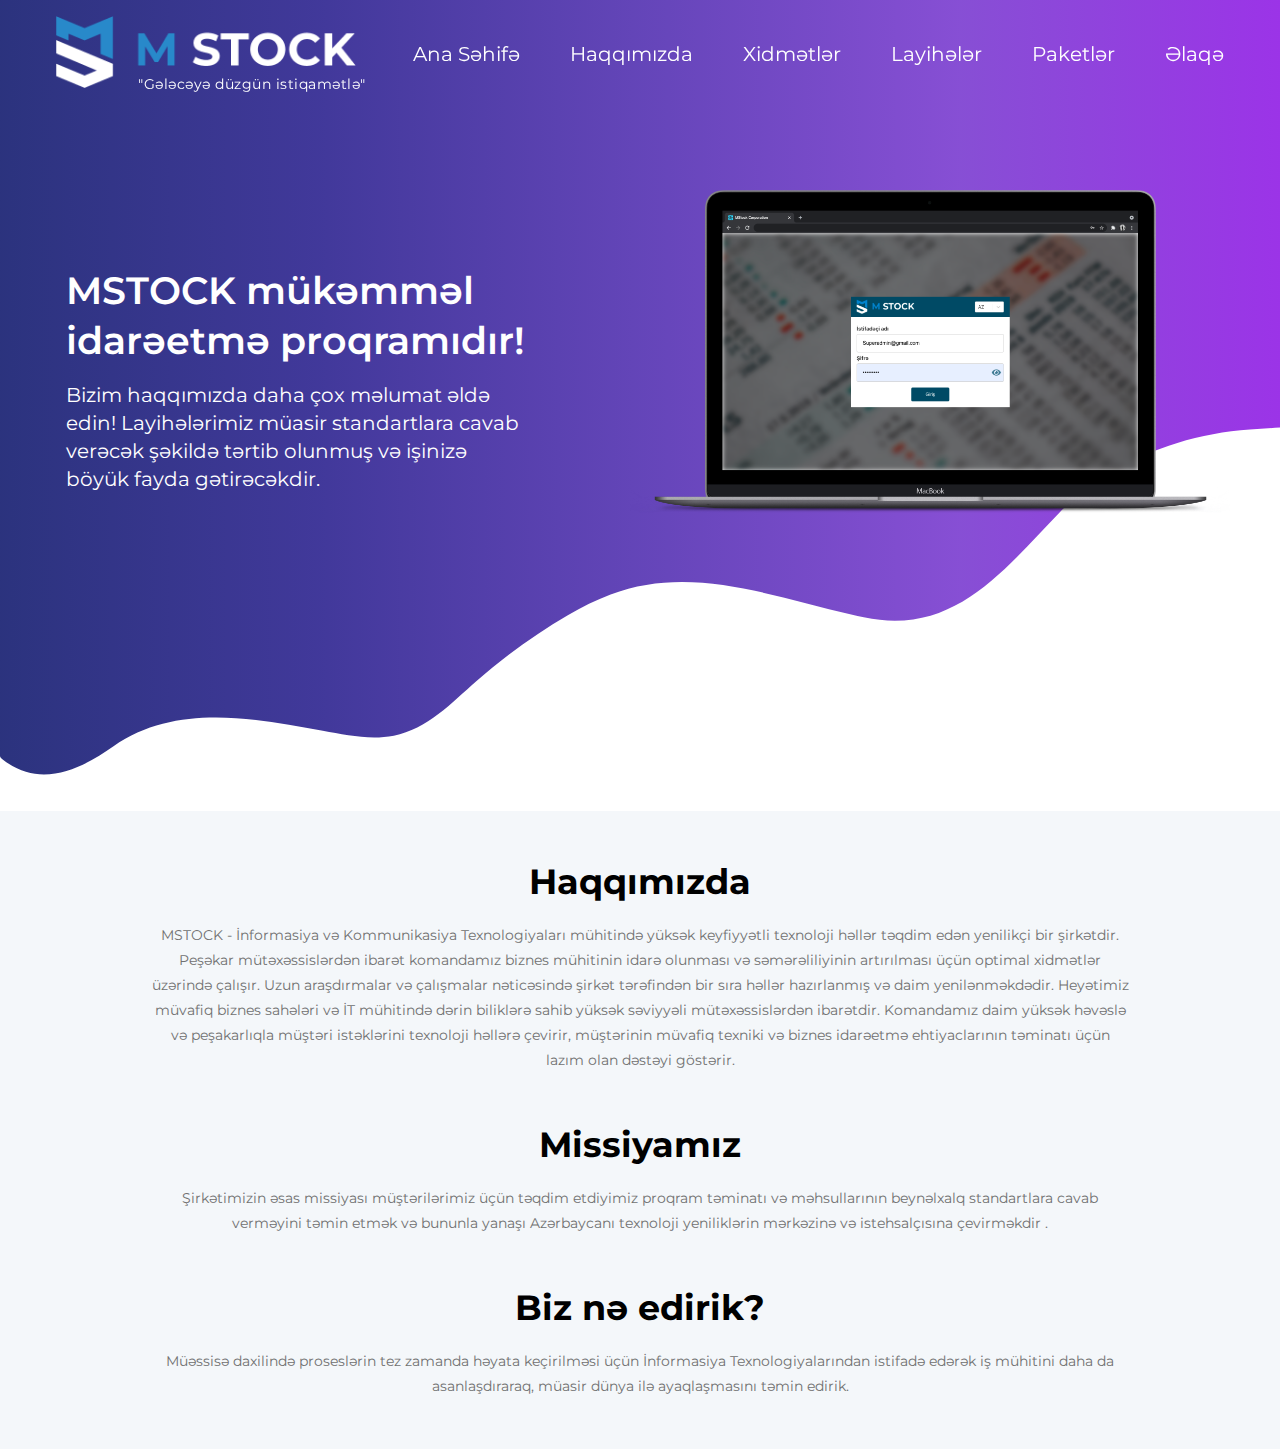
==== index.html @ 83320b90 "first commit" ====
<!DOCTYPE html>
<html lang="en">
  <head>
    <meta charset="UTF-8" />
    <meta name="viewport" content="width=device-width, initial-scale=1.0" />
    <title>Document</title>
    <link rel="stylesheet" href="./index.css" />
    <link
      rel="stylesheet"
      href="https://cdnjs.cloudflare.com/ajax/libs/font-awesome/6.5.1/css/all.min.css"
      integrity="sha512-DTOQO9RWCH3ppGqcWaEA1BIZOC6xxalwEsw9c2QQeAIftl+Vegovlnee1c9QX4TctnWMn13TZye+giMm8e2LwA=="
      crossorigin="anonymous"
      referrerpolicy="no-referrer"
    />
    <link rel="preconnect" href="https://fonts.googleapis.com" />
    <link rel="preconnect" href="https://fonts.gstatic.com" crossorigin />
    <link
      href="https://fonts.googleapis.com/css2?family=Lexend:wght@100;200;300;400;500;600;700;800;900&family=Montserrat:wght@200;300;400;500;600&family=Pacifico&display=swap"
      rel="stylesheet"
    />
  </head>
  <body>
    <!-- ----------------------navbar------------------ -->
    <div class="spacer"></div>
    <header>
      <nav>
        <div class="logoElement">
          <img src="./Images/logo-large2.png" alt="" />
          <p>"Gələcəyə düzgün istiqamətlə"</p>
        </div>
        <div class="hamburgerBarContainer">
          <input type="checkbox" id="menuToggle" />
          <label for="menuToggle" class="fa-solid fa-bars"></label>
          <div class="side-bar">
            <label for="menuToggle" class="close-icon">
              <img src="./Images/xIcon.png" alt="x icon" />
            </label>
            <div class="menuBar">
              <p>Ana Səhifə</p>
              <p>Haqqımızda</p>
              <p>Xidmətlər</p>
              <p>Layihələr</p>
              <p>Paketlər</p>
              <p>Əlaqə</p>
            </div>
          </div>
        </div>
        <div class="menuForDekstop">
          <p>Ana Səhifə</p>
          <p>Haqqımızda</p>
          <p>Xidmətlər</p>
          <p>Layihələr</p>
          <p>Paketlər</p>
          <p>Əlaqə</p>
        </div>
      </nav>
    </header>
    <!-- ----------------------main--------------------- -->
    <main>
      <!-- ----------------------computer-image--------------------- -->
      <div class="computer-img-element">
        <div class="text-and-computer-elements">
          <div class="entry-text-mstock">
            <p>MSTOCK mükəmməl idarəetmə proqramıdır!</p>
            <p>
              Bizim haqqımızda daha çox məlumat əldə edin! Layihələrimiz müasir
              standartlara cavab verəcək şəkildə tərtib olunmuş və işinizə böyük
              fayda gətirəcəkdir.
            </p>
          </div>
          <div class="computer-image">
            <img src="./Images/MStockLogin.png" alt="computer image" />
          </div>
        </div>
        <div class="wave-image">
          <img src="./Images/hero-bg-shape.svg" alt="wave image" />
        </div>
      </div>
      <!-- ----------------------about-us---------------------- -->
      <div class="about-us">
        <div class="about-us-text">
          <h2>Haqqımızda</h2>
          <p>
            MSTOCK - İnformasiya və Kommunikasiya Texnologiyaları mühitində
            yüksək keyfiyyətli texnoloji həllər təqdim edən yenilikçi bir
            şirkətdir. Peşəkar mütəxəssislərdən ibarət komandamız biznes
            mühitinin idarə olunması və səmərəliliyinin artırılması üçün optimal
            xidmətlər üzərində çalışır. Uzun araşdırmalar və çalışmalar
            nəticəsində şirkət tərəfindən bir sıra həllər hazırlanmış və daim
            yenilənməkdədir. Heyətimiz müvafiq biznes sahələri və İT mühitində
            dərin biliklərə sahib yüksək səviyyəli mütəxəssislərdən ibarətdir.
            Komandamız daim yüksək həvəslə və peşakarlıqla müştəri istəklərini
            texnoloji həllərə çevirir, müştərinin müvafiq texniki və biznes
            idarəetmə ehtiyaclarının təminatı üçün lazım olan dəstəyi göstərir.
          </p>
        </div>
        <div class="mission-text">
          <h2>Missiyamız</h2>
          <p>
            Şirkətimizin əsas missiyası müştərilərimiz üçün təqdim etdiyimiz
            proqram təminatı və məhsullarının beynəlxalq standartlara cavab
            verməyini təmin etmək və bununla yanaşı Azərbaycanı texnoloji
            yeniliklərin mərkəzinə və istehsalçısına çevirməkdir .
          </p>
        </div>
        <div class="what-we-do-it-text">
          <h2>Biz nə edirik?</h2>
          <p>
            Müəssisə daxilində proseslərin tez zamanda həyata keçirilməsi üçün
            İnformasiya Texnologiyalarından istifadə edərək iş mühitini daha da
            asanlaşdıraraq, müasir dünya ilə ayaqlaşmasını təmin edirik.
          </p>
        </div>
      </div>
    </main>
    <script src="./index.js"></script>
  </body>
</html>
---- index.css ----
* {
  padding: 0;
  margin: 0;
  box-sizing: border-box;
  font-family: "Montserrat", sans-serif;
}
/* ---------------------navbar----------------- */
header {
  width: 100%;
  background-color: #202877;
  display: flex;
  justify-content: center;
  align-items: center;
  position: fixed;
  z-index: 1000;
}
header nav {
  padding: 16px;
  position: relative;
  display: flex;
  justify-content: space-between;
  align-items: center;
  width: 570px;
}
.logoElement {
  z-index: 100;
}
.logoElement img {
  width: 150px;
  cursor: pointer;
}
.logoElement p {
  color: white;
  position: absolute;
  top: 43px;
  left: 57px;
  font-size: 14px;
  letter-spacing: 0.5px;
}
#menuToggle {
  display: none;
}
.side-bar {
  display: block;
  position: fixed;
  top: -100%;
  right: 0;
  transition: top 0.4s ease;
  overflow-y: auto;
  text-align: end;
  padding-top: 15px;
  width: 100%;
  background-color: #202877;
  z-index: 1;
}
#menuToggle:checked + .fa-bars + .side-bar {
  display: block;
  top: 0;
}
.fa-bars,
.close-icon {
  cursor: pointer;
  color: white;
}
#menuToggle:checked ~ .fa-bars {
  display: none;
}
.menuForDekstop {
  display: none;
}
.menuBar {
  display: flex;
  flex-direction: column;
  align-items: center;
  padding: 20px 0;
  font-size: 18px;
  color: white;
  gap: 15px;
}
/* ---------------------main----------------- */
.computer-img-element {
  width: 100%;
  display: flex;
  flex-direction: column;
  align-items: center;
  position: relative;
  background-image: linear-gradient(
    to right,
    rgba(32, 40, 119, 0.95),
    rgba(55, 46, 149, 0.95),
    rgba(83, 49, 177, 0.9),
    rgba(114, 48, 205, 0.85),
    rgba(150, 41, 230, 0.95)
  );
}
.entry-text-mstock {
  color: white;
  padding: 85px 16px 25px 16px;
  max-width: 570px;
}
.entry-text-mstock p:first-child {
  font-size: 30px;
  font-weight: 600;
  padding-bottom: 15px;
}
.entry-text-mstock p:last-child {
  line-height: 28px;
  font-size: 16px;
}
.computer-image {
  padding: 100px 0 180px 0;
  text-align: center;
  z-index: 90;
}
.computer-image img {
  width: 80%;
}
.wave-image {
  width: 100%;
  position: absolute;
  bottom: -5px;
}
/* -------------------about-us------------------ */
.about-us {
  background: #f4f7fa;
  width: 100%;
  padding: 50px 16px 0 16px;
  display: flex;
  flex-direction: column;
  align-items: center;
}
.about-us div {
  max-width: 570px;
}
.about-us div h2 {
  text-align: center;
  padding-bottom: 20px;
}
.about-us div p {
  color: #707070;
  text-align: center;
  padding-bottom: 50px;
  font-size: 14px;
  line-height: 25px;
}
@media screen and (min-width: 471px) {
  .logoElement img {
    width: 200px;
  }
  .logoElement p {
    top: 53px;
    left: 70px;
    font-size: 16px;
  }
}
@media screen and (min-width: 570px) {
  .computer-image img {
    width: 500px;
  }
  .entry-text-mstock p:first-child {
    font-size: 38px;
    line-height: 50px;
  }
  .entry-text-mstock p:last-child {
    font-size: 20px;
  }
  .about-us div h2 {
    font-size: 35px;
  }
}
@media screen and (min-width: 768px) {
  header nav {
    width: 768px;
  }
  .logoElement img {
    width: 300px;
  }
  .logoElement p {
    top: 75px;
    left: 98px;
    font-size: 14px;
  }
  .text-and-computer-elements {
    display: flex;
    justify-content: space-between;
    align-items: center;
    padding-top: 20px;
  }
  .computer-img-element {
    height: 620px;
  }
  .entry-text-mstock {
    width: 430px;
  }
  .computer-image img {
    margin-top: 50px;
    width: 300px;
  }
  .about-us div {
    max-width: 760px;
  }
}
@media screen and (min-width: 992px) {
  header {
    background-color: transparent;
    /* -----------------js-kodu-------------- */
    /* background-image: linear-gradient(
      to right,
      rgba(32, 40, 119, 0.95),
      rgba(55, 46, 149, 0.95),
      rgba(83, 49, 177, 0.9),
      rgba(114, 48, 205, 0.85),
      rgba(150, 41, 230, 0.95)
    ); */
  }
  header nav {
    width: 992px;
  }
  .hamburgerBarContainer {
    display: none;
  }
  .menuForDekstop {
    display: flex;
    font-size: 18px;
    color: white;
    gap: 25px;
  }
  .computer-img-element {
    height: 810px;
    padding: 0;
  }
  .text-and-computer-elements {
    width: 980px;
    padding: 0;
  }
  .entry-text-mstock {
    width: 400px;
  }
  .computer-image {
    margin-top: 40px;
  }
  .computer-image img {
    width: 400px;
  }
  .about-us div {
    max-width: 980px;
  }
}
@media screen and (min-width: 1200px) {
  header nav {
    width: 1200px;
  }
  .menuForDekstop {
    font-size: 20px;
    gap: 50px;
  }
  .text-and-computer-elements {
    width: 1180px;
  }
  .entry-text-mstock {
    width: 500px;
  }
  .computer-image img {
    width: 600px;
  }
}
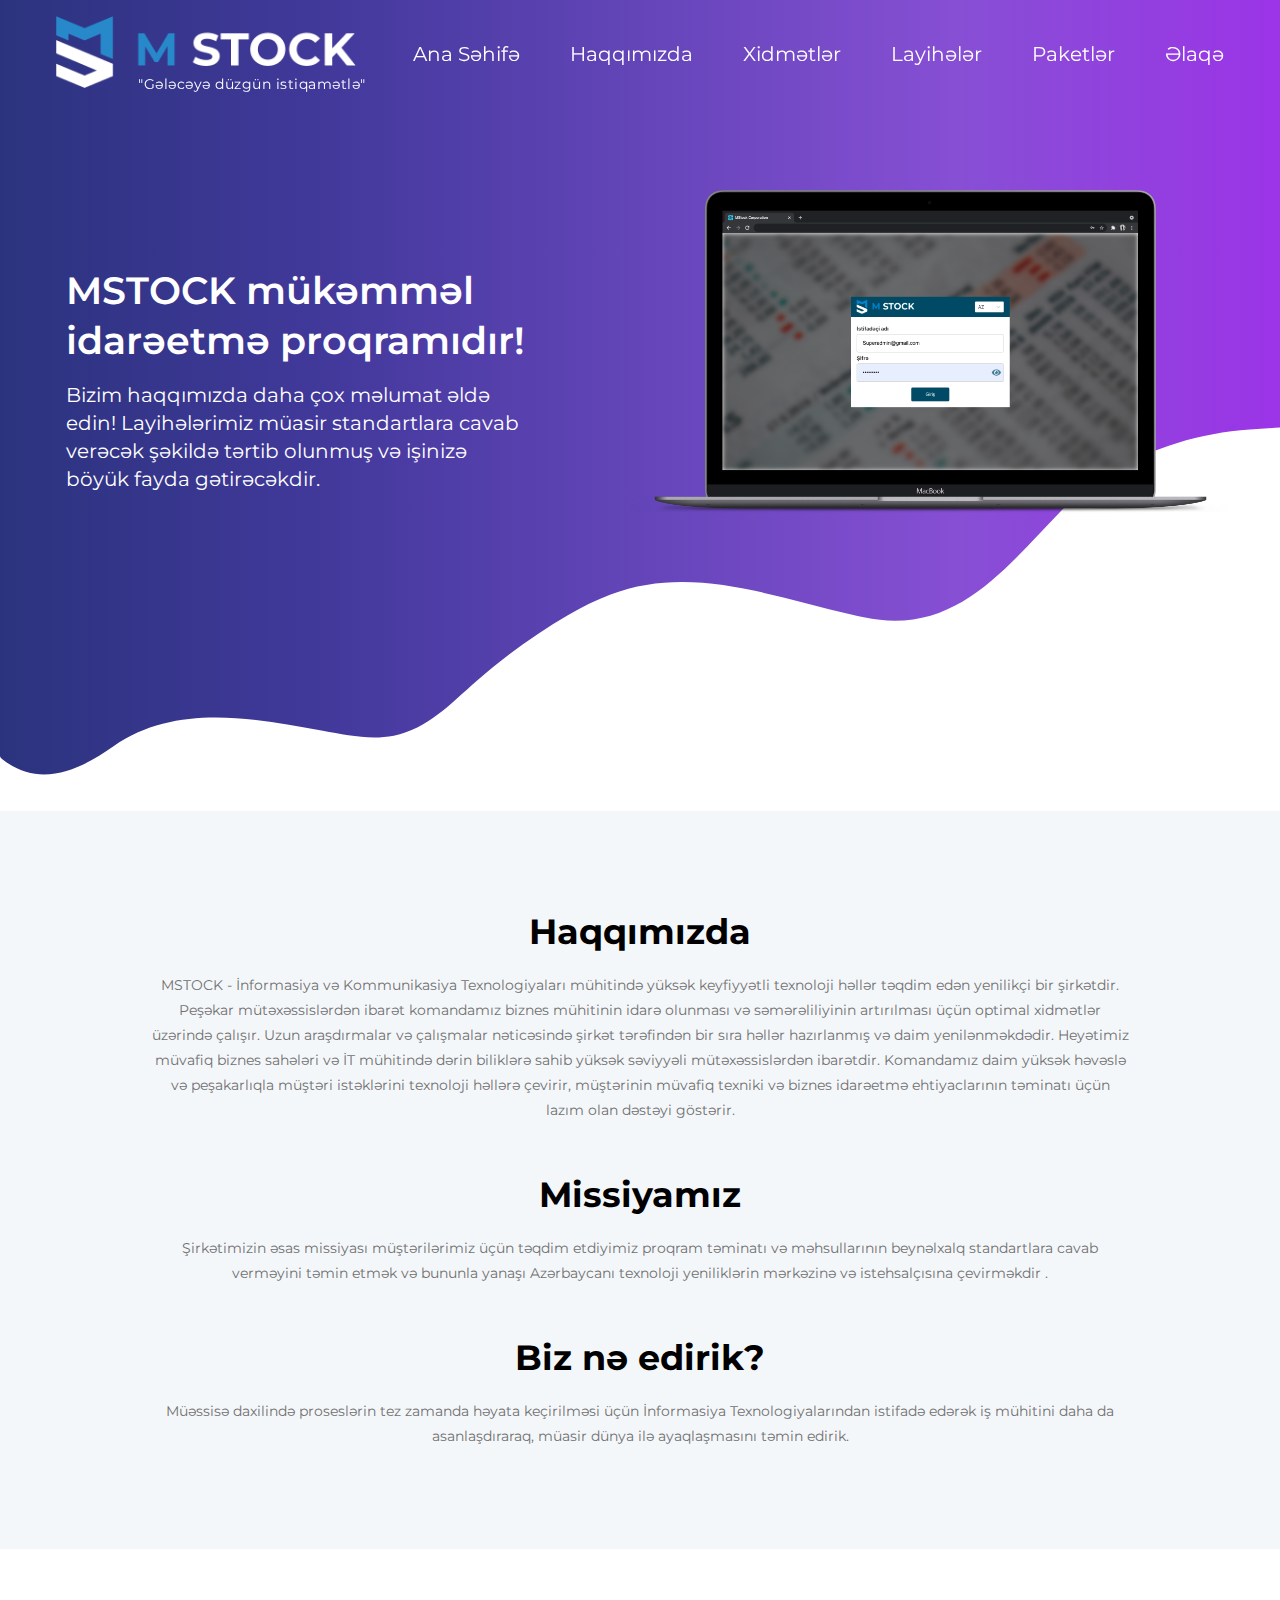
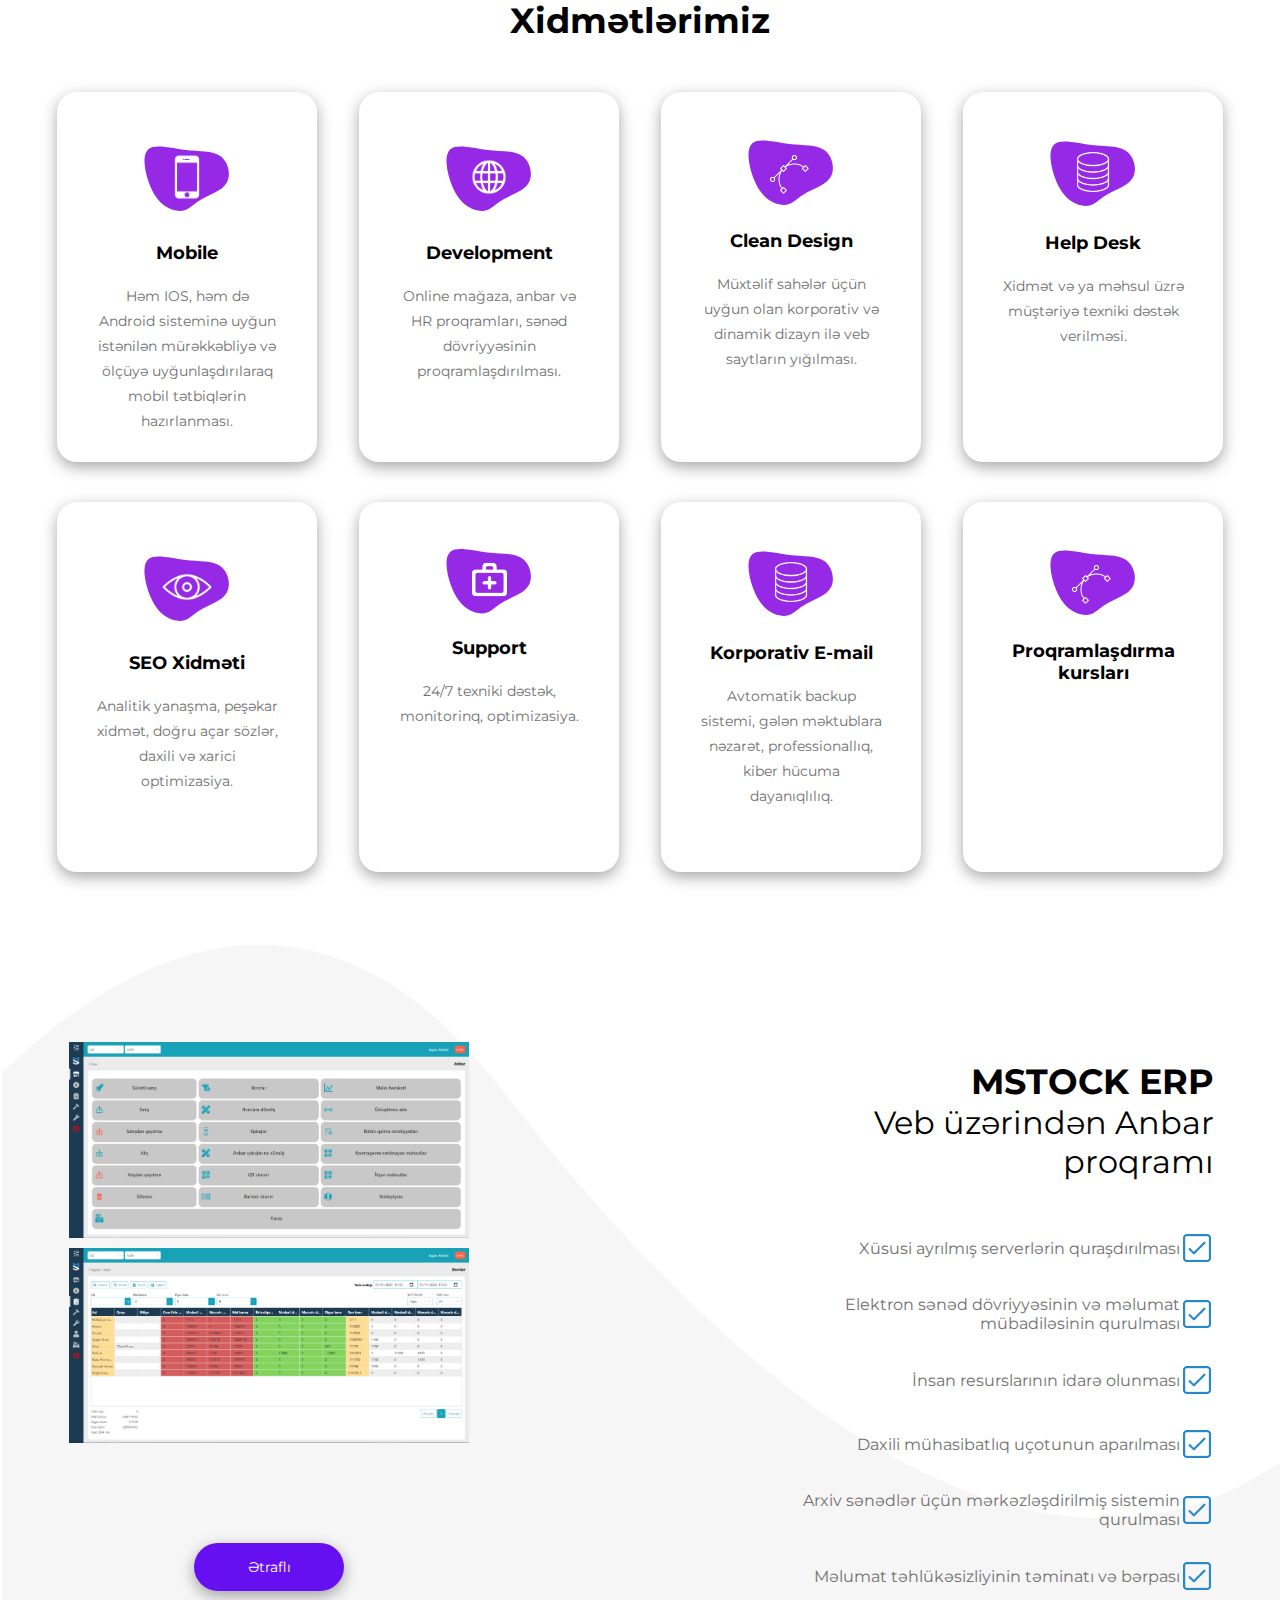
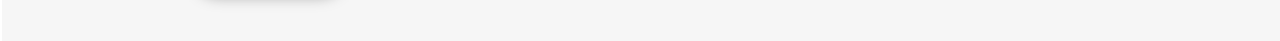
==== commit 5cf14962: "second commit" ====
--- a/index.html
+++ b/index.html
@@ -112,6 +112,171 @@
           </p>
         </div>
       </div>
+      <!-- ----------------------services---------------------- -->
+      <div class="services-container">
+        <h2>Xidmətlərimiz</h2>
+        <div class="services-cards">
+          <div class="card c1">
+            <div class="icons-and-image">
+              <img src="./Images/mobile-phone.png" alt="mobile phone" />
+            </div>
+            <h4>Mobile</h4>
+            <p>
+              Həm IOS, həm də Android sisteminə uyğun istənilən mürəkkəbliyə və
+              ölçüyə uyğunlaşdırılaraq mobil tətbiqlərin hazırlanması.
+            </p>
+          </div>
+          <div class="card c2">
+            <div class="icons-and-image">
+              <img src="./Images/globe.png" alt="globe" />
+            </div>
+            <h4>Development</h4>
+            <p>
+              Online mağaza, anbar və HR proqramları, sənəd dövriyyəsinin
+              proqramlaşdırılması.
+            </p>
+          </div>
+          <div class="card c3">
+            <div class="icons-and-image">
+              <img
+                class="bezier-image"
+                src="./Images/bezier.png"
+                alt="vector"
+              />
+            </div>
+            <h4>Clean Design</h4>
+            <p>
+              Müxtəlif sahələr üçün uyğun olan korporativ və dinamik dizayn ilə
+              veb saytların yığılması.
+            </p>
+          </div>
+          <div class="card c4">
+            <div class="icons-and-image">
+              <img
+                class="server-image"
+                src="./Images/server.png"
+                alt="server"
+              />
+            </div>
+            <h4>Help Desk</h4>
+            <p>Xidmət və ya məhsul üzrə müştəriyə texniki dəstək verilməsi.</p>
+          </div>
+          <div class="card c5">
+            <div class="icons-and-image">
+              <img src="./Images/vision.png" alt="vision" />
+            </div>
+            <h4>SEO Xidməti</h4>
+            <p>
+              Analitik yanaşma, peşəkar xidmət, doğru açar sözlər, daxili və
+              xarici optimizasiya.
+            </p>
+          </div>
+          <div class="card c6">
+            <div class="icons-and-image">
+              <img
+                class="support-image"
+                src="./Images/support.png"
+                alt="support"
+              />
+            </div>
+            <h4>Support</h4>
+            <p>24/7 texniki dəstək, monitorinq, optimizasiya.</p>
+          </div>
+          <div class="card c7">
+            <div class="icons-and-image">
+              <img
+                class="server-image"
+                src="./Images/server.png"
+                alt="server"
+              />
+            </div>
+            <h4>Korporativ E-mail</h4>
+            <p>
+              Avtomatik backup sistemi, gələn məktublara nəzarət,
+              professionallıq, kiber hücuma dayanıqlılıq.
+            </p>
+          </div>
+          <div class="card c8">
+            <div class="icons-and-image">
+              <img
+                class="bezier-image"
+                src="./Images/bezier.png"
+                alt="vector"
+              />
+            </div>
+            <h4>Proqramlaşdırma kursları</h4>
+            <p></p>
+          </div>
+          <div class="card c9">
+            <div class="icons-and-image c9-image">
+              <img
+                class="bezier-image"
+                src="./Images/bezier.png"
+                alt="vector"
+              />
+            </div>
+            <h4>Proqramlaşdırma kursları</h4>
+            <p></p>
+          </div>
+        </div>
+      </div>
+      <!-- ----------------------other-pages---------------------- -->
+      <div class="other-pages-container">
+        <div class="texts-in-left p1">
+          <div class="only-size">
+            <div class="only-images">
+              <img
+                class="left-images"
+                src="./Images/mstockMenu.png"
+                alt="up image"
+              />
+              <img
+                class="left-images"
+                src="./Images/debts.png"
+                alt="dow image"
+              />
+              <button>Ətraflı</button>
+            </div>
+            <div class="only-text">
+              <div class="header-text-in-pages">
+                <h2>MSTOCK ERP</h2>
+                <p>Veb üzərindən Anbar proqramı</p>
+              </div>
+              <ul class="text-parts">
+                <li>
+                  <p>Xüsusi ayrılmış serverlərin quraşdırılması</p>
+                  <img src="./Images/check-box.png" alt="check-box" />
+                </li>
+                <li>
+                  <p>
+                    Elektron sənəd dövriyyəsinin və məlumat mübadiləsinin
+                    qurulması
+                  </p>
+                  <img src="./Images/check-box.png" alt="check-box" />
+                </li>
+                <li>
+                  <p>İnsan resurslarının idarə olunması</p>
+                  <img src="./Images/check-box.png" alt="check-box" />
+                </li>
+                <li>
+                  <p>Daxili mühasibatlıq uçotunun aparılması</p>
+                  <img src="./Images/check-box.png" alt="check-box" />
+                </li>
+                <li>
+                  <p>
+                    Arxiv sənədlər üçün mərkəzləşdirilmiş sistemin qurulması
+                  </p>
+                  <img src="./Images/check-box.png" alt="check-box" />
+                </li>
+                <li>
+                  <p>Məlumat təhlükəsizliyinin təminatı və bərpası</p>
+                  <img src="./Images/check-box.png" alt="check-box" />
+                </li>
+              </ul>
+            </div>
+          </div>
+        </div>
+      </div>
     </main>
     <script src="./index.js"></script>
   </body>
--- a/index.css
+++ b/index.css
@@ -124,7 +124,7 @@
 .about-us {
   background: #f4f7fa;
   width: 100%;
-  padding: 50px 16px 0 16px;
+  padding: 100px 16px 50px 16px;
   display: flex;
   flex-direction: column;
   align-items: center;
@@ -143,6 +143,142 @@
   font-size: 14px;
   line-height: 25px;
 }
+/* ----------------------services---------------------- */
+.services-container {
+  width: 100%;
+  padding-bottom: 50px;
+}
+.services-container h2 {
+  padding: 50px 0 30px 0;
+  text-align: center;
+}
+.services-cards {
+  display: flex;
+  flex-wrap: wrap;
+}
+.card {
+  padding: 40px 0;
+  width: 90%;
+  height: 360px;
+  margin: 20px auto;
+  border-radius: 20px;
+  box-shadow: rgba(0, 0, 0, 0.35) 0px 5px 15px;
+  display: flex;
+  flex-direction: column;
+  align-items: center;
+}
+.icons-and-image {
+  width: 100%;
+  background-image: url(./Images/promo-icon-bg.svg);
+  background-repeat: no-repeat;
+  background-size: 150px;
+  background-position: 50%;
+  display: flex;
+  justify-content: center;
+  align-items: center;
+}
+.icons-and-image .bezier-image {
+  transform: rotate(-45deg);
+  padding: 20px 0 40px 0;
+  margin-left: 10px;
+  width: 38px;
+}
+.icons-and-image .server-image {
+  width: 40px;
+}
+.icons-and-image .support-image {
+  width: 35px;
+}
+.icons-and-image img {
+  width: 50px;
+  padding: 20px 0 40px 0;
+}
+.card h4 {
+  font-size: 18px;
+  width: 60%;
+  text-align: center;
+}
+.card p {
+  color: #707070;
+  width: 70%;
+  text-align: center;
+  font-size: 14px;
+  padding-top: 20px;
+  line-height: 25px;
+}
+.c9 {
+  display: none;
+}
+/* ----------------------other-pages---------------------- */
+.texts-in-left {
+  background-image: url(./Images/about-bg-shape.svg);
+  background-repeat: no-repeat;
+  background-size: cover;
+  display: flex;
+  flex-direction: column;
+  align-items: center;
+  width: 100%;
+}
+.only-size {
+  margin-top: 100px;
+}
+.only-images {
+  display: flex;
+  flex-direction: column;
+  align-items: center;
+}
+.left-images {
+  width: 90%;
+}
+.only-images img:first-child {
+  margin-bottom: 10px;
+}
+.only-images button {
+  width: 150px;
+  padding: 15px 25px;
+  background-color: #6610f2;
+  border: #6610f2;
+  color: white;
+  cursor: pointer;
+  border-radius: 30px;
+  font-size: 14px;
+  margin: 50px 0;
+  box-shadow: rgba(0, 0, 0, 0.35) 0px 5px 15px;
+}
+.only-images button:hover {
+  border: 2px solid #6610f2;
+  background-color: white;
+  color: black;
+}
+.only-text {
+  width: 100%;
+}
+.header-text-in-pages {
+  text-align: end;
+  padding-right: 16px;
+}
+.header-text-in-pages p {
+  font-size: 28px;
+  padding-left: 16px;
+}
+.text-parts {
+  list-style: none;
+  padding: 50px 16px 0 16px;
+}
+.text-parts li {
+  display: flex;
+  justify-content: end;
+  align-items: center;
+  text-align: end;
+  padding-bottom: 30px;
+}
+.text-parts li img {
+  width: 34px;
+  height: 34px;
+}
+.text-parts li p {
+  color: #707070;
+}
 @media screen and (min-width: 471px) {
   .logoElement img {
     width: 200px;
@@ -166,6 +302,29 @@
   }
   .about-us div h2 {
     font-size: 35px;
+  }
+  .services-container h2 {
+    font-size: 35px;
+  }
+  .card {
+    width: 250px;
+  }
+  .services-cards {
+    padding: 0 16px;
+    width: 570px;
+    margin: auto;
+  }
+  .only-images {
+    width: 570px;
+  }
+  .only-text {
+    width: 570px;
+  }
+  .header-text-in-pages h2 {
+    font-size: 35px;
+  }
+  .header-text-in-pages p {
+    font-size: 32px;
   }
 }
 @media screen and (min-width: 768px) {
@@ -198,6 +357,34 @@
   }
   .about-us div {
     max-width: 760px;
+  }
+  .card {
+    width: 220px;
+    height: 400px;
+  }
+  .services-cards {
+    width: 768px;
+  }
+  .c9 {
+    display: block;
+    box-shadow: none;
+  }
+  .c9-image {
+    display: none;
+  }
+  .c9 h4 {
+    display: none;
+  }
+  .only-size {
+    width: 768px;
+    display: flex;
+    align-items: center;
+  }
+  .left-images {
+    width: 300px;
+  }
+  .only-images button {
+    margin-top: 100px;
   }
 }
 @media screen and (min-width: 992px) {
@@ -245,6 +432,41 @@
   .about-us div {
     max-width: 980px;
   }
+  .card {
+    width: 220px;
+    height: 400px;
+  }
+  .services-cards {
+    width: 992px;
+  }
+  .c9 {
+    display: none;
+  }
+  /* .only-images {
+    margin-left: -70px;
+  } */
+  .only-size {
+    gap: 100px;
+  }
+  .only-text {
+    padding-right: 16px;
+  }
+  .header-text-in-pages {
+    padding-right: 0;
+  }
+  .header-text-in-pages p {
+    padding-left: 0;
+  }
+  .text-parts {
+    list-style: none;
+    padding: 50px 0 0 0;
+  }
+  .left-images {
+    width: 350px;
+  }
+  .only-size {
+    width: 992px;
+  }
 }
 @media screen and (min-width: 1200px) {
   header nav {
@@ -263,4 +485,26 @@
   .computer-image img {
     width: 600px;
   }
-}
+  .card h4 {
+    width: 70%;
+  }
+  .card {
+    width: 260px;
+    height: 370px;
+  }
+  .services-cards {
+    width: 1240px;
+  }
+  .left-images {
+    width: 400px;
+  }
+  .only-size {
+    width: 1180px;
+  }
+  .only-size {
+    gap: 300px;
+  }
+  .only-text {
+    padding-right: 16px;
+  }
+}
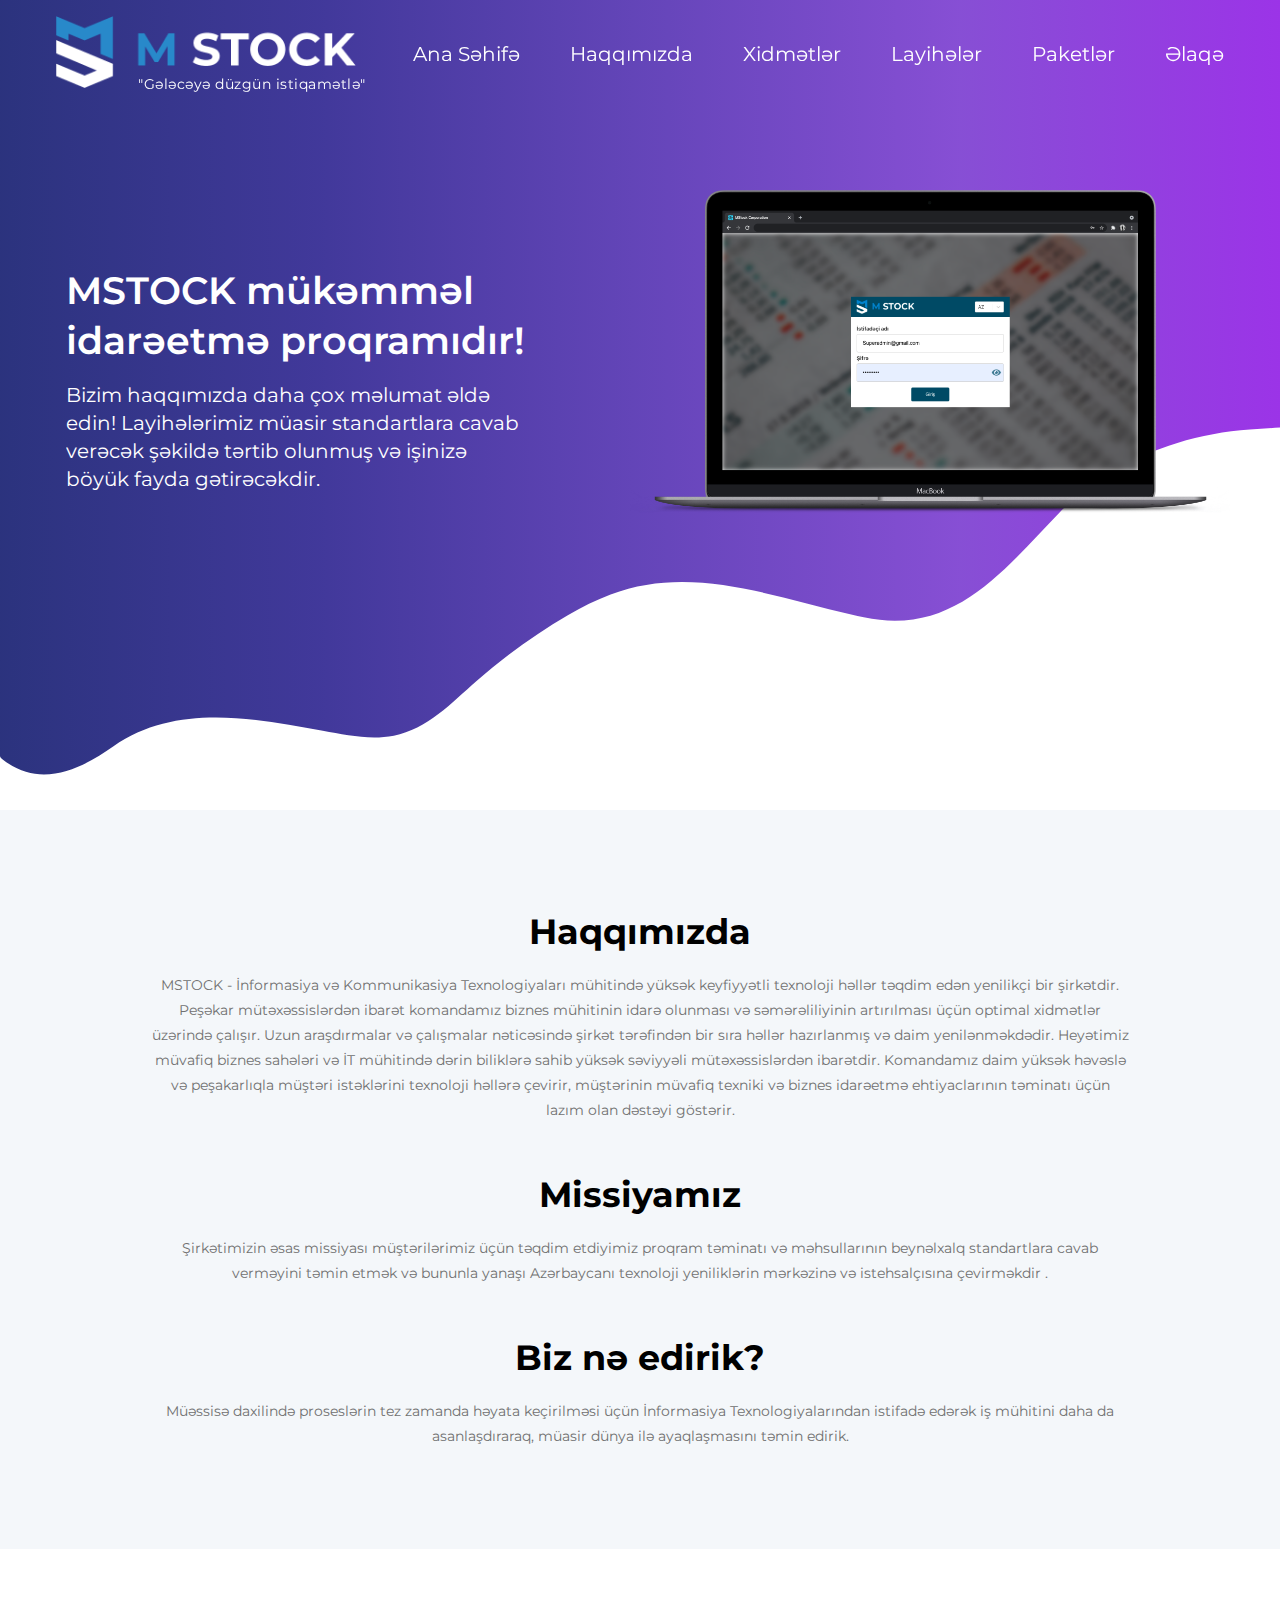
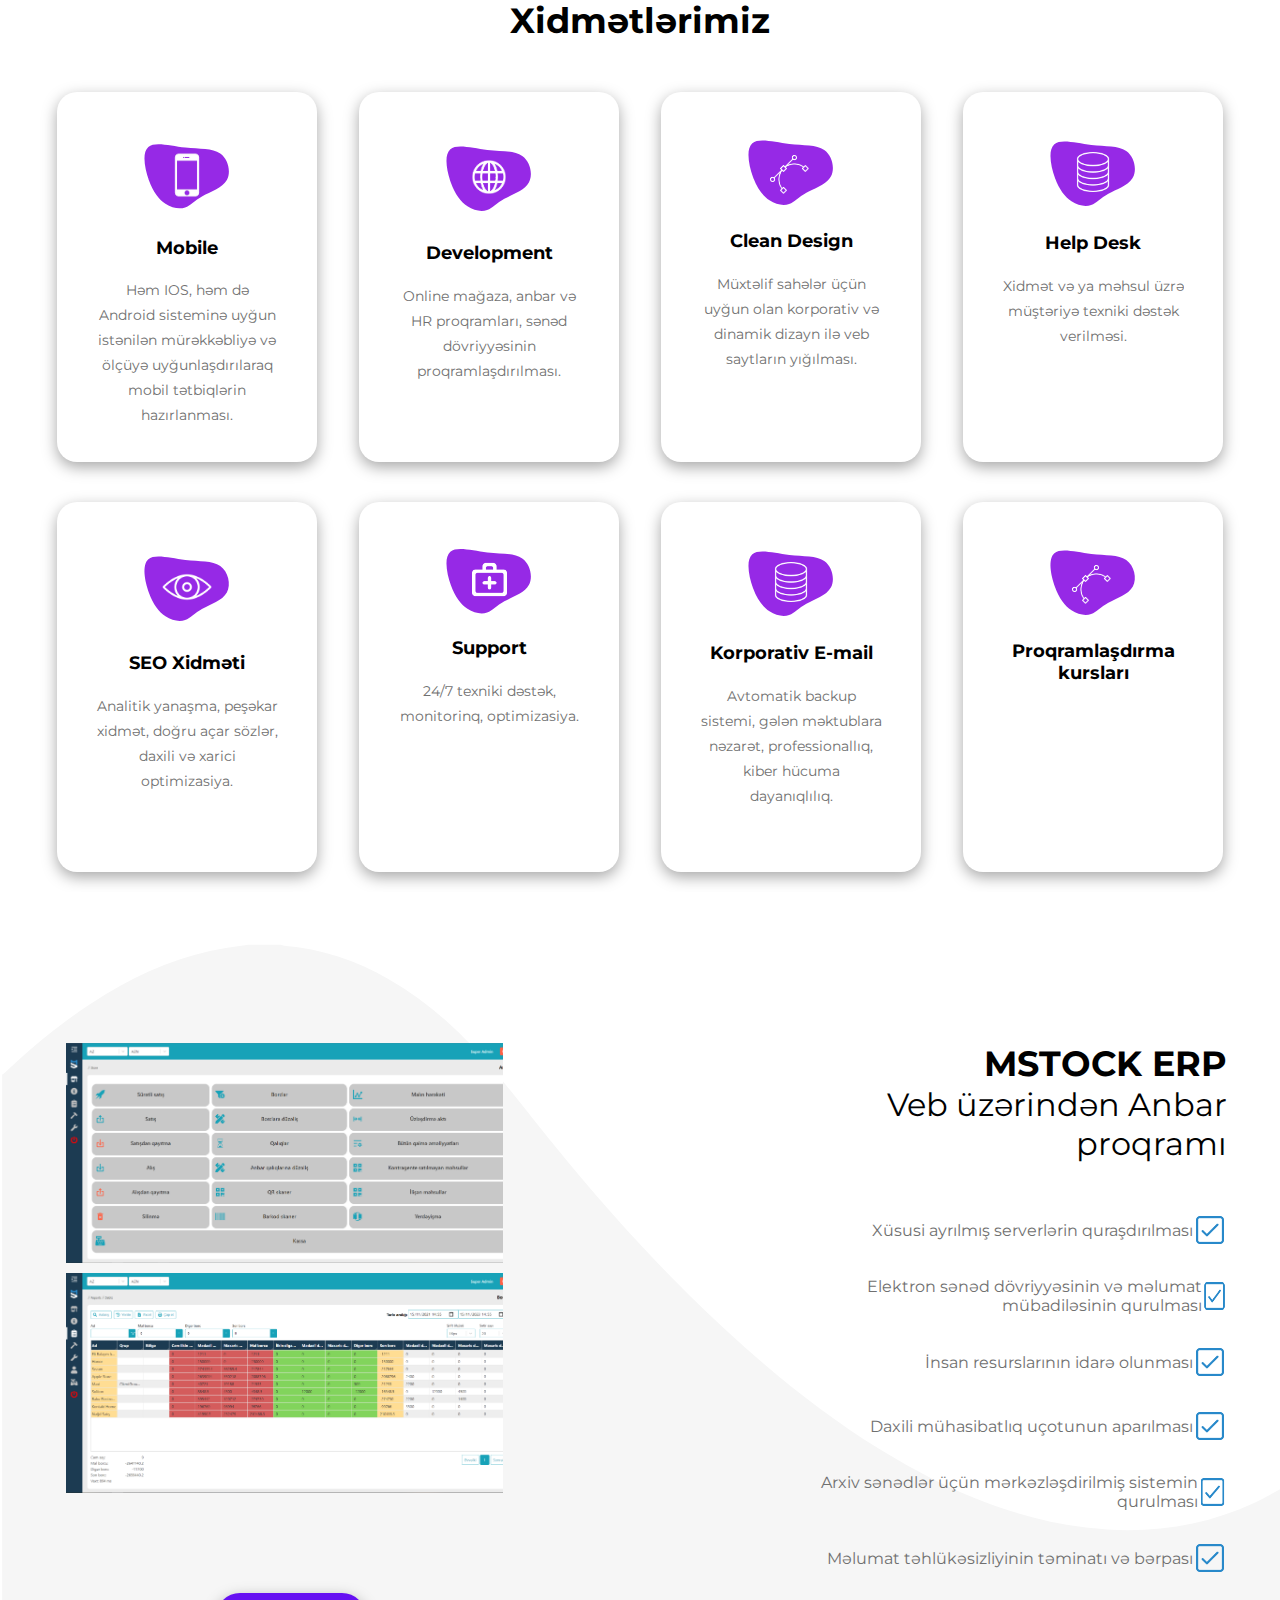
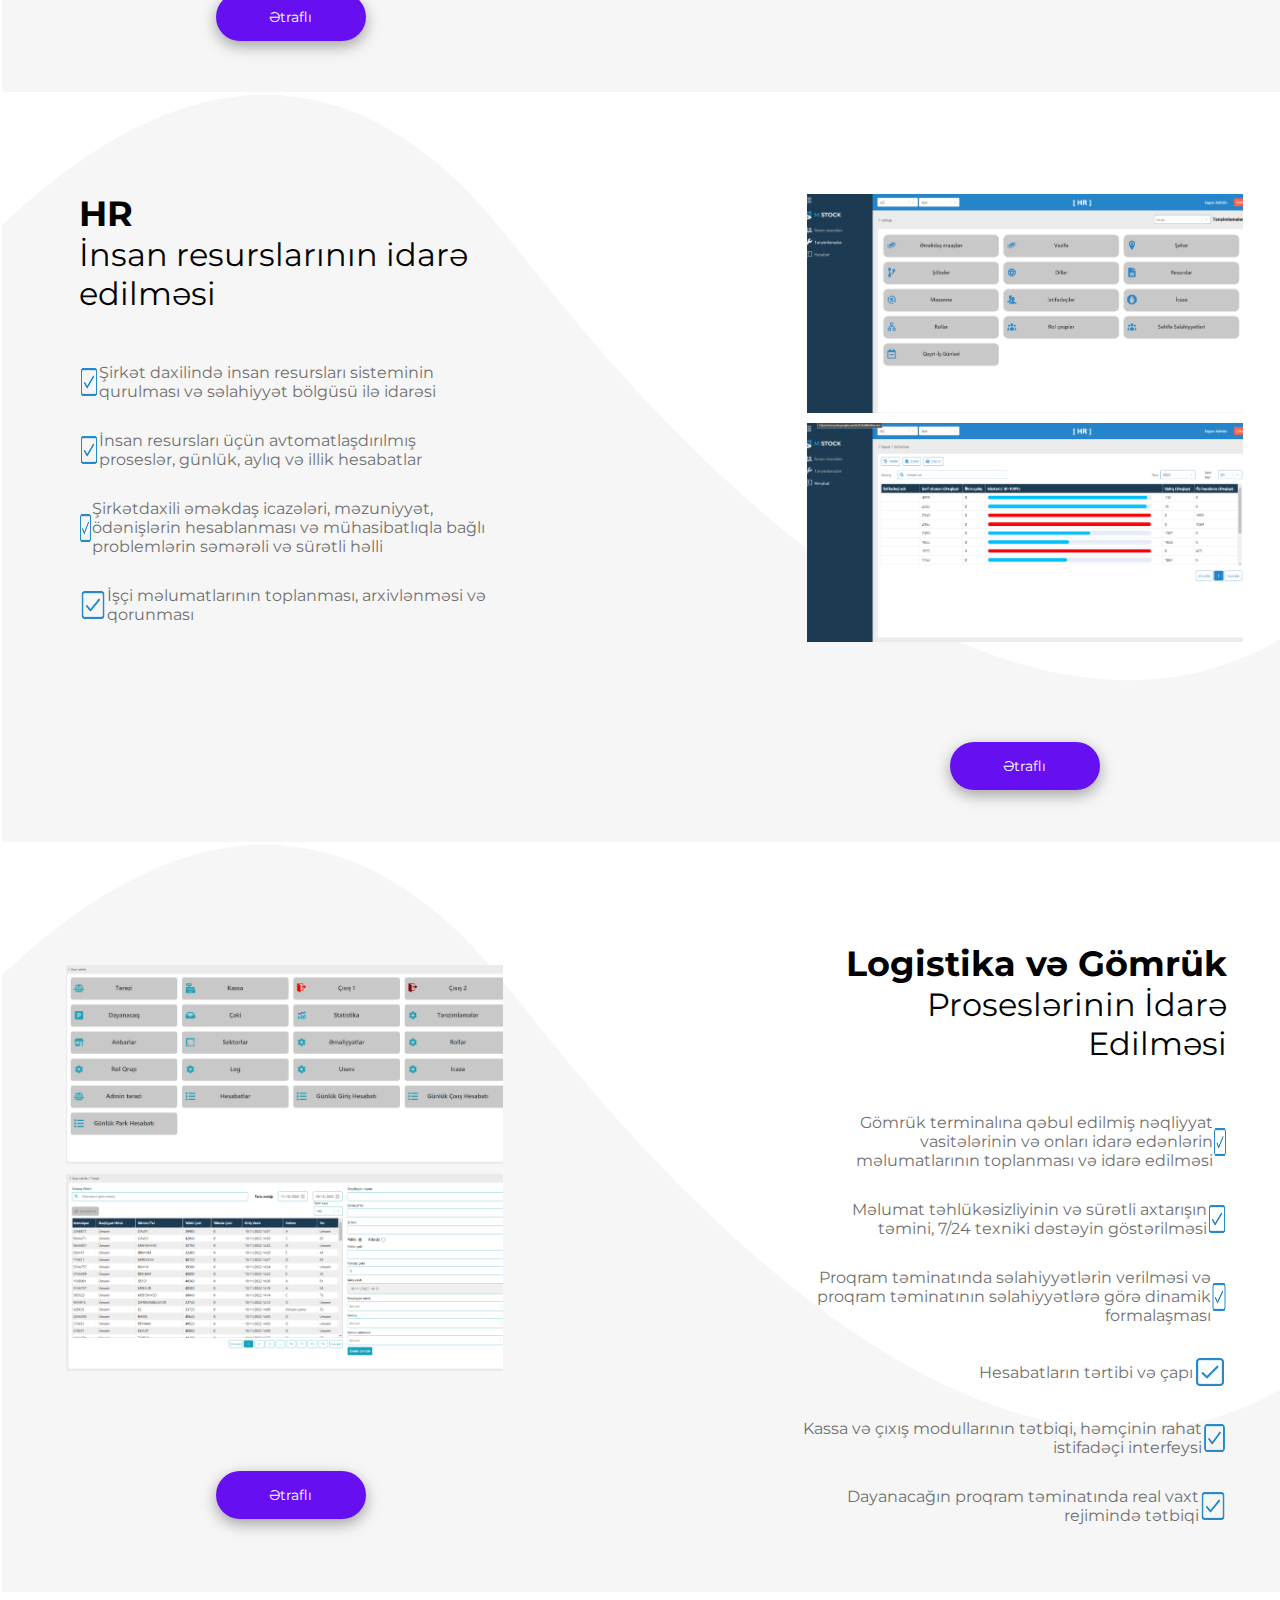
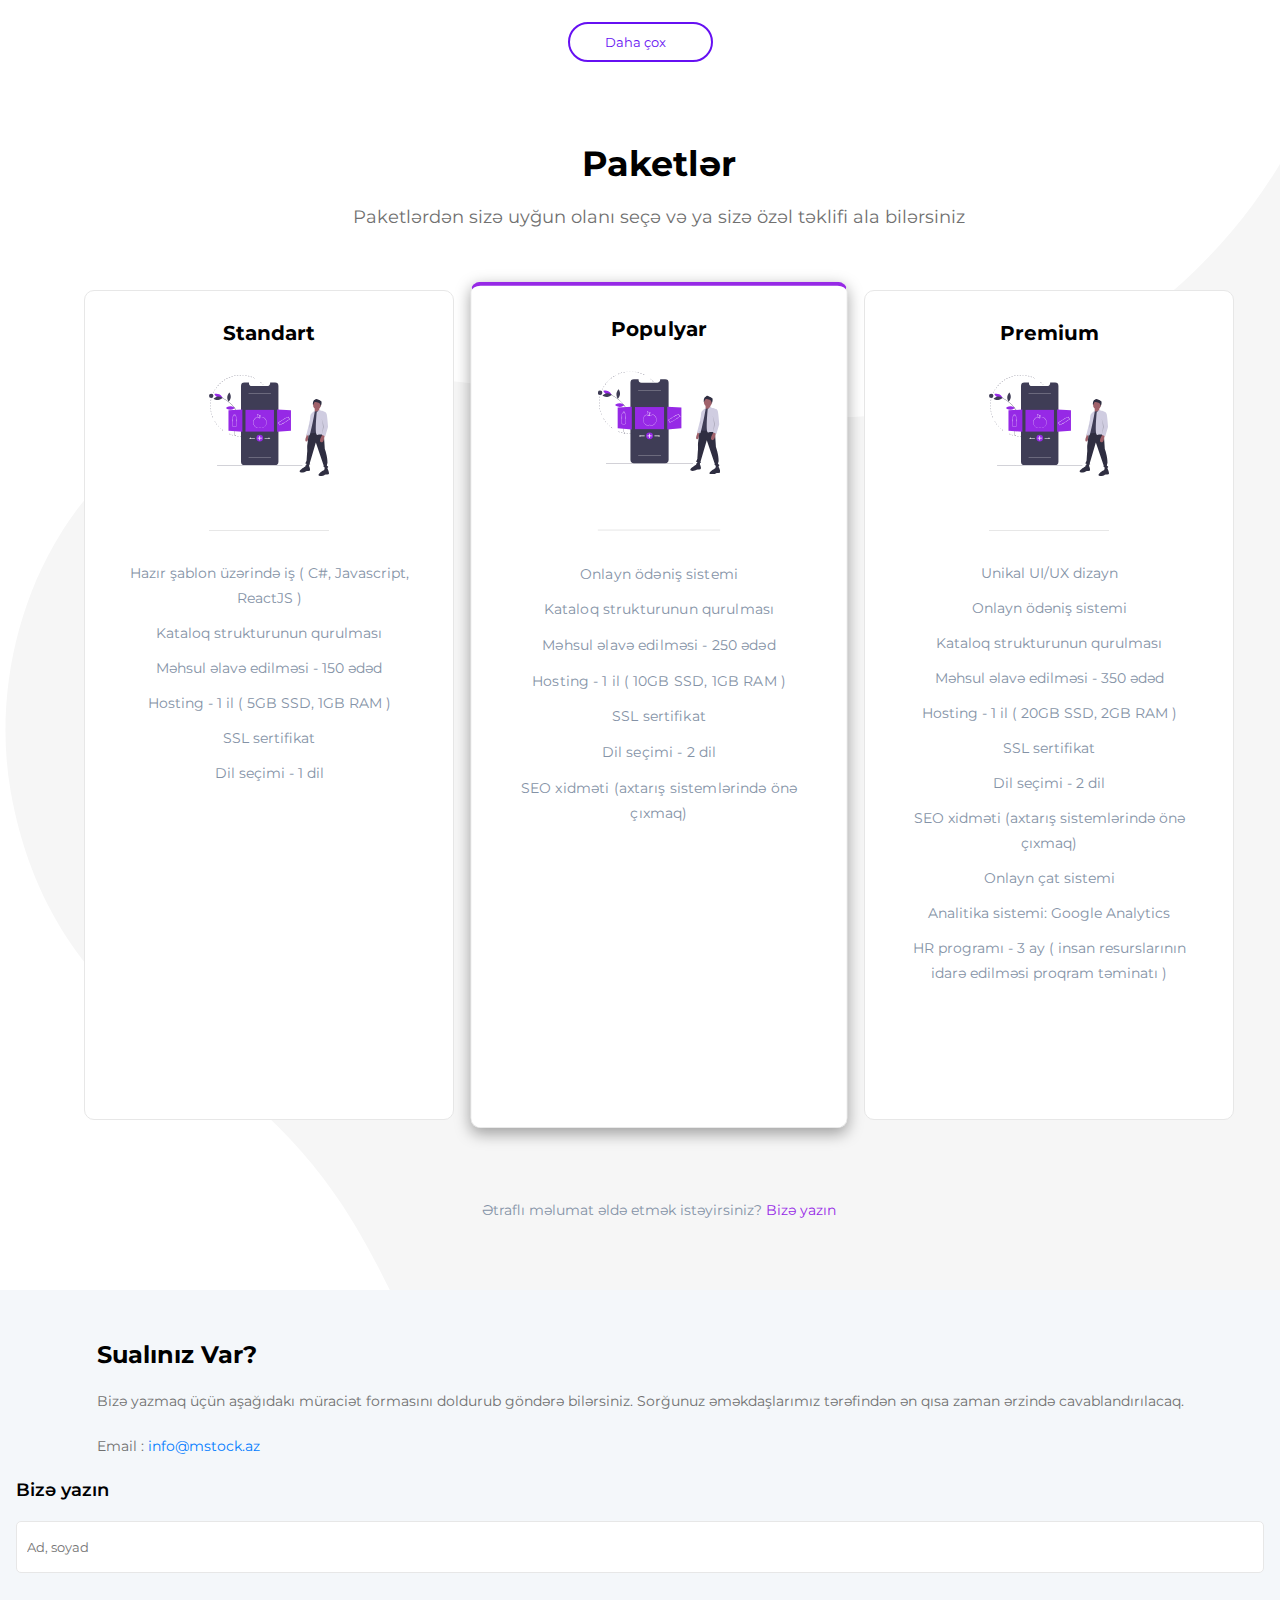
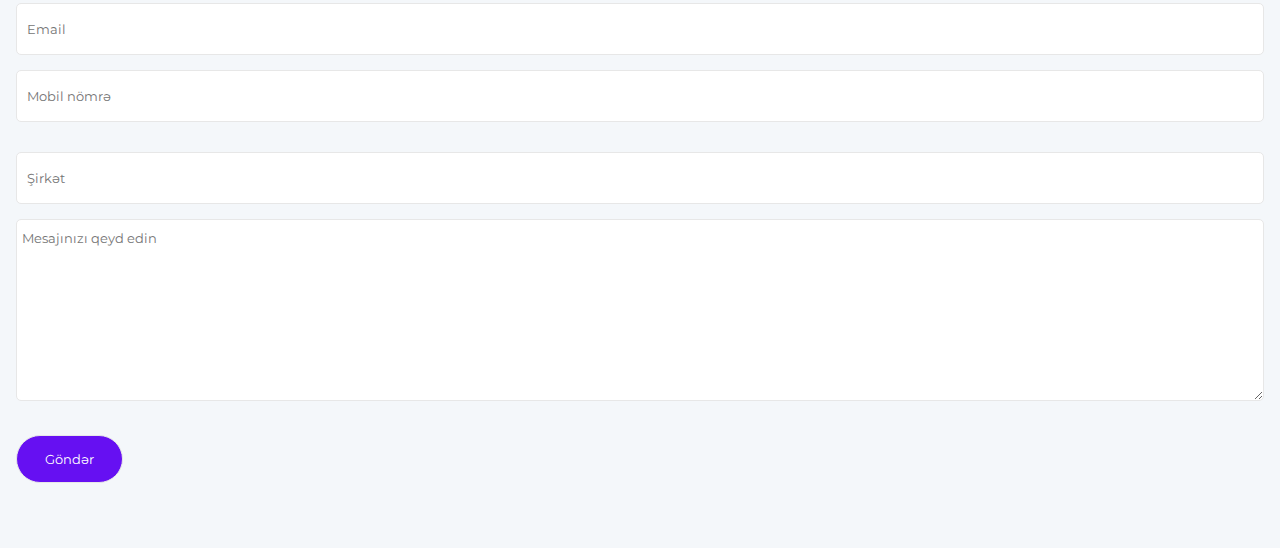
==== commit 46b79b45: "third commit" ====
--- a/index.html
+++ b/index.html
@@ -222,9 +222,10 @@
       </div>
       <!-- ----------------------other-pages---------------------- -->
       <div class="other-pages-container">
+        <!-- ---------------------page1-------------------- -->
         <div class="texts-in-left p1">
           <div class="only-size">
-            <div class="only-images">
+            <div class="only-images only-images-left-side">
               <img
                 class="left-images"
                 src="./Images/mstockMenu.png"
@@ -275,6 +276,374 @@
               </ul>
             </div>
           </div>
+        </div>
+        <!-- ---------------------page2-------------------- -->
+        <div class="texts-in-left p2">
+          <div class="only-size">
+            <div class="only-text only-text-left-side">
+              <div class="header-text-in-pages left-side-text">
+                <h2>HR</h2>
+                <p>İnsan resurslarının idarə edilməsi</p>
+              </div>
+              <ul class="text-parts left-side-text-parts">
+                <li>
+                  <img src="./Images/check-box.png" alt="check-box" />
+                  <p>
+                    Şirkət daxilində insan resursları sisteminin qurulması və
+                    səlahiyyət bölgüsü ilə idarəsi
+                  </p>
+                </li>
+                <li>
+                  <img src="./Images/check-box.png" alt="check-box" />
+                  <p>
+                    İnsan resursları üçün avtomatlaşdırılmış proseslər, günlük,
+                    aylıq və illik hesabatlar
+                  </p>
+                </li>
+                <li>
+                  <img src="./Images/check-box.png" alt="check-box" />
+                  <p>
+                    Şirkətdaxili əməkdaş icazələri, məzuniyyət, ödənişlərin
+                    hesablanması və mühasibatlıqla bağlı problemlərin səmərəli
+                    və sürətli həlli
+                  </p>
+                </li>
+                <li>
+                  <img src="./Images/check-box.png" alt="check-box" />
+                  <p>
+                    İşçi məlumatlarının toplanması, arxivlənməsi və qorunması
+                  </p>
+                </li>
+              </ul>
+            </div>
+            <div class="only-images">
+              <img class="left-images" src="./Images/hr2.png" alt="up image" />
+              <img class="left-images" src="./Images/hr1.png" alt="dow image" />
+              <button>Ətraflı</button>
+            </div>
+          </div>
+        </div>
+        <!-- ---------------------page3-------------------- -->
+        <div class="texts-in-left p3">
+          <div class="only-size">
+            <div class="only-images only-images-left-side">
+              <img
+                class="left-images"
+                src="./Images/terminal2.png"
+                alt="up image"
+              />
+              <img
+                class="left-images"
+                src="./Images/terminal3.png"
+                alt="dow image"
+              />
+              <button>Ətraflı</button>
+            </div>
+            <div class="only-text">
+              <div class="header-text-in-pages">
+                <h2>Logistika və Gömrük</h2>
+                <p>Proseslərinin İdarə Edilməsi</p>
+              </div>
+              <ul class="text-parts">
+                <li>
+                  <p>
+                    Gömrük terminalına qəbul edilmiş nəqliyyat vasitələrinin və
+                    onları idarə edənlərin məlumatlarının toplanması və idarə
+                    edilməsi
+                  </p>
+                  <img src="./Images/check-box.png" alt="check-box" />
+                </li>
+                <li>
+                  <p>
+                    Məlumat təhlükəsizliyinin və sürətli axtarışın təmini, 7/24
+                    texniki dəstəyin göstərilməsi
+                  </p>
+                  <img src="./Images/check-box.png" alt="check-box" />
+                </li>
+                <li>
+                  <p>
+                    Proqram təminatında səlahiyyətlərin verilməsi və proqram
+                    təminatının səlahiyyətlərə görə dinamik formalaşması
+                  </p>
+                  <img src="./Images/check-box.png" alt="check-box" />
+                </li>
+                <li>
+                  <p>Hesabatların tərtibi və çapı</p>
+                  <img src="./Images/check-box.png" alt="check-box" />
+                </li>
+                <li>
+                  <p>
+                    Kassa və çıxış modullarının tətbiqi, həmçinin rahat
+                    istifadəçi interfeysi
+                  </p>
+                  <img src="./Images/check-box.png" alt="check-box" />
+                </li>
+                <li>
+                  <p>
+                    Dayanacağın proqram təminatında real vaxt rejimində tətbiqi
+                  </p>
+                  <img src="./Images/check-box.png" alt="check-box" />
+                </li>
+              </ul>
+            </div>
+          </div>
+        </div>
+        <!-- ---------------------more-button-------------------- -->
+        <div class="more-button-element" onclick="showElements()">
+          <button>
+            <p>Daha çox <i class="fa-solid fa-arrow-down"></i></p>
+          </button>
+        </div>
+        <!-- ---------------------page4-------------------- -->
+        <div class="texts-in-left p4">
+          <div class="only-size">
+            <div class="only-text only-text-left-side">
+              <div class="header-text-in-pages left-side-text">
+                <h2>Minik.az</h2>
+                <p>Onlayn avtomobil satış platforması</p>
+              </div>
+              <ul class="text-parts left-side-text-parts">
+                <li>
+                  <img src="./Images/check-box.png" alt="check-box" />
+                  <p>
+                    Nəqliyyat vasitələlərinin elanlarını daha rahat və sürətli
+                    paylaşın
+                  </p>
+                </li>
+                <li>
+                  <img src="./Images/check-box.png" alt="check-box" />
+                  <p>
+                    Admin panel vasitəsilə bütün elanların idarəsini həyata
+                    keçirin
+                  </p>
+                </li>
+                <li>
+                  <img src="./Images/check-box.png" alt="check-box" />
+                  <p>
+                    Rahat istifadəçi interfeysi ilə axtardığınız nəqliyyat
+                    vasitəsinə daha tez nail olun
+                  </p>
+                </li>
+                <li>
+                  <img src="./Images/check-box.png" alt="check-box" />
+                  <p>Avtosalon idarəsini kəşf edin</p>
+                </li>
+                <li>
+                  <img src="./Images/check-box.png" alt="check-box" />
+                  <p>
+                    Nəqliyyat vasitələrinin ehtiyyat hissələri və
+                    aksessuarlarının satışı
+                  </p>
+                </li>
+              </ul>
+            </div>
+            <div class="only-images">
+              <img
+                class="left-images"
+                src="./Images/961minik.png"
+                alt="minik image"
+              />
+              <button>Ətraflı</button>
+            </div>
+          </div>
+        </div>
+        <!-- ---------------------page5-------------------- -->
+        <div class="texts-in-left p5">
+          <div class="only-size">
+            <div class="only-images only-images-left-side">
+              <img
+                class="left-images"
+                src="./Images/961AptekSayt.png"
+                alt="aptek image"
+              />
+              <button>Ətraflı</button>
+            </div>
+            <div class="only-text">
+              <div class="header-text-in-pages">
+                <h2>Logistika və Gömrük</h2>
+                <p>Proseslərinin İdarə Edilməsi</p>
+              </div>
+              <ul class="text-parts">
+                <li>
+                  <p>
+                    Gömrük terminalına qəbul edilmiş nəqliyyat vasitələrinin və
+                    onları idarə edənlərin məlumatlarının toplanması və idarə
+                    edilməsi
+                  </p>
+                  <img src="./Images/check-box.png" alt="check-box" />
+                </li>
+                <li>
+                  <p>
+                    Məlumat təhlükəsizliyinin və sürətli axtarışın təmini, 7/24
+                    texniki dəstəyin göstərilməsi
+                  </p>
+                  <img src="./Images/check-box.png" alt="check-box" />
+                </li>
+                <li>
+                  <p>
+                    Proqram təminatında səlahiyyətlərin verilməsi və proqram
+                    təminatının səlahiyyətlərə görə dinamik formalaşması
+                  </p>
+                  <img src="./Images/check-box.png" alt="check-box" />
+                </li>
+                <li>
+                  <p>Hesabatların tərtibi və çapı</p>
+                  <img src="./Images/check-box.png" alt="check-box" />
+                </li>
+                <li>
+                  <p>
+                    Kassa və çıxış modullarının tətbiqi, həmçinin rahat
+                    istifadəçi interfeysi
+                  </p>
+                  <img src="./Images/check-box.png" alt="check-box" />
+                </li>
+                <li>
+                  <p>
+                    Dayanacağın proqram təminatında real vaxt rejimində tətbiqi
+                  </p>
+                  <img src="./Images/check-box.png" alt="check-box" />
+                </li>
+              </ul>
+            </div>
+          </div>
+        </div>
+        <div class="least-button-element" onclick="hiddenElement()">
+          <button>
+            <p>Daha az <i class="fa-solid fa-arrow-up"></i></p>
+          </button>
+        </div>
+      </div>
+      <!-- ----------------------packets---------------------- -->
+      <div class="packets-container">
+        <div class="only-background-shape">
+          <div class="packets-elements">
+            <div class="only-text-packets">
+              <h2>Paketlər</h2>
+              <p>
+                Paketlərdən sizə uyğun olanı seçə və ya sizə özəl təklifi ala
+                bilərsiniz
+              </p>
+            </div>
+            <div class="packets-cards">
+              <div class="default-normal-card">
+                <h4>Standart</h4>
+                <div class="basic-image-element">
+                  <img
+                    class="basicImage"
+                    src="./Images/basic.svg"
+                    alt="basic image in card"
+                  />
+                </div>
+                <div class="about-cards-packets">
+                  <p>Hazır şablon üzərində iş ( C#, Javascript, ReactJS )</p>
+                  <p>Kataloq strukturunun qurulması</p>
+                  <p>Məhsul əlavə edilməsi - 150 ədəd</p>
+                  <p>Hosting - 1 il ( 5GB SSD, 1GB RAM )</p>
+                  <p>SSL sertifikat</p>
+                  <p>Dil seçimi - 1 dil</p>
+                </div>
+              </div>
+              <div class="default-hover-card">
+                <h4>Populyar</h4>
+                <div class="basic-image-element">
+                  <img
+                    class="basicImage"
+                    src="./Images/basic.svg"
+                    alt="basic image in card"
+                  />
+                </div>
+                <div class="about-cards-packets">
+                  <p>Onlayn ödəniş sistemi</p>
+                  <p>Kataloq strukturunun qurulması</p>
+                  <p>Məhsul əlavə edilməsi - 250 ədəd</p>
+                  <p>Hosting - 1 il ( 10GB SSD, 1GB RAM )</p>
+                  <p>SSL sertifikat</p>
+                  <p>Dil seçimi - 2 dil</p>
+                  <p>SEO xidməti (axtarış sistemlərində önə çıxmaq)</p>
+                </div>
+              </div>
+              <div class="default-normal-card">
+                <h4>Premium</h4>
+                <div class="basic-image-element">
+                  <img
+                    class="basicImage"
+                    src="./Images/basic.svg"
+                    alt="basic image in card"
+                  />
+                </div>
+                <div class="about-cards-packets">
+                  <p>Unikal UI/UX dizayn</p>
+                  <p>Onlayn ödəniş sistemi</p>
+                  <p>Kataloq strukturunun qurulması</p>
+                  <p>Məhsul əlavə edilməsi - 350 ədəd</p>
+                  <p>Hosting - 1 il ( 20GB SSD, 2GB RAM )</p>
+                  <p>SSL sertifikat</p>
+                  <p>Dil seçimi - 2 dil</p>
+                  <p>SEO xidməti (axtarış sistemlərində önə çıxmaq)</p>
+                  <p>Onlayn çat sistemi</p>
+                  <p>Analitika sistemi: Google Analytics</p>
+                  <p>
+                    HR programı - 3 ay ( insan resurslarının idarə edilməsi
+                    proqram təminatı )
+                  </p>
+                </div>
+              </div>
+            </div>
+            <div class="more-information-element">
+              <p>
+                Ətraflı məlumat əldə etmək istəyirsiniz?
+                <a href="">Bizə yazın</a>
+              </p>
+            </div>
+          </div>
+        </div>
+      </div>
+      <!-- ----------------------contact------------------- -->
+      <div class="contact-us-container">
+        <div class="contact-texts">
+          <h2>Sualınız Var?</h2>
+          <p>
+            Bizə yazmaq üçün aşağıdakı müraciət formasını doldurub göndərə
+            bilərsiniz. Sorğunuz əməkdaşlarımız tərəfindən ən qısa zaman ərzində
+            cavablandırılacaq.
+          </p>
+          <p>Email : <a href="">info@mstock.az</a></p>
+        </div>
+        <div class="inputs-container">
+          <p>Bizə yazın</p>
+          <form>
+            <input
+              type="text"
+              name="FullName"
+              id="full-name"
+              placeholder="Ad, soyad"
+            />
+            <input
+              type="email"
+              name="Email"
+              id="email-address"
+              placeholder="Email"
+            />
+            <input
+              type="tel"
+              name="Mobile"
+              id="mobile-number"
+              placeholder="Mobil nömrə"
+            />
+            <input
+              type="text"
+              name="Company"
+              id="company-name"
+              placeholder="Şirkət"
+            />
+            <textarea
+              name="message"
+              id="add-message"
+              rows="10"
+              placeholder="Mesajınızı qeyd edin"
+            ></textarea>
+            <input class="send-button" type="submit" value="Göndər" />
+          </form>
         </div>
       </div>
     </main>
--- a/index.css
+++ b/index.css
@@ -2,6 +2,7 @@
   padding: 0;
   margin: 0;
   box-sizing: border-box;
+  overflow-x: hidden;
   font-family: "Montserrat", sans-serif;
 }
 /* ---------------------navbar----------------- */
@@ -84,6 +85,7 @@
   flex-direction: column;
   align-items: center;
   position: relative;
+  overflow-y: hidden;
   background-image: linear-gradient(
     to right,
     rgba(32, 40, 119, 0.95),
@@ -166,6 +168,12 @@
   display: flex;
   flex-direction: column;
   align-items: center;
+  transition: transform 0.5s ease;
+  -webkit-transition: transform 0.5s ease;
+  cursor: pointer;
+}
+.card:hover {
+  transform: translateY(-15px);
 }
 .icons-and-image {
   width: 100%;
@@ -244,11 +252,17 @@
   font-size: 14px;
   margin: 50px 0;
   box-shadow: rgba(0, 0, 0, 0.35) 0px 5px 15px;
+  transition: background-color 0.3s ease, color 0.3s ease, border 0.3s ease,
+    transform 0.3s ease;
+  transition: box-shadow 0.3s ease, transform 0.3s ease;
 }
 .only-images button:hover {
   border: 2px solid #6610f2;
   background-color: white;
   color: black;
+  transform: scale(1.05);
+  margin-bottom: 46px;
+  /* margin bottom buton hover olanda divin hereketinin qarsisini alir */
 }
 .only-text {
   width: 100%;
@@ -257,6 +271,13 @@
   text-align: end;
   padding-right: 16px;
 }
+.left-side-text {
+  text-align: start;
+  padding-right: 0;
+}
+.left-side-text h2 {
+  padding-left: 16px;
+}
 .header-text-in-pages p {
   font-size: 28px;
   padding-left: 16px;
@@ -272,6 +293,10 @@
   text-align: end;
   padding-bottom: 30px;
 }
+.left-side-text-parts li {
+  justify-content: start;
+  text-align: start;
+}
 .text-parts li img {
   width: 34px;
   height: 34px;
@@ -279,6 +304,225 @@
 .text-parts li p {
   color: #707070;
 }
+.more-button-element,
+.least-button-element {
+  width: 100%;
+  height: 100px;
+  display: flex;
+  justify-content: center;
+  align-items: center;
+}
+.more-button-element button,
+.least-button-element button {
+  border-radius: 30px;
+  border: 2px solid #6610f2;
+  background-color: white;
+  cursor: pointer;
+  transition: transform 0.3s ease;
+}
+.more-button-element button:hover,
+.least-button-element button:hover {
+  transform: scale(1.05);
+}
+.more-button-element button p,
+.least-button-element button p {
+  color: #6610f2;
+  padding: 10px 35px;
+}
+.more-button-element button p:hover,
+.least-button-element button p:hover {
+  color: white;
+}
+.more-button-element button:hover,
+.least-button-element button:hover {
+  background-color: #6610f2;
+}
+.fa-arrow-down,
+.fa-arrow-up {
+  padding: 0 5px;
+}
+/* --------------------------packets-------------------- */
+.packets-container {
+  width: 100%;
+}
+.only-background-shape {
+  background-image: url(./Images/shape-bg-right.svg);
+  background-repeat: no-repeat;
+  background-size: cover;
+  width: 100%;
+  padding-bottom: 40px;
+}
+.packets-elements {
+  display: flex;
+  flex-direction: column;
+  align-items: center;
+}
+.only-text-packets {
+  text-align: center;
+  padding: 50px 16px 30px 16px;
+}
+.only-text-packets h2 {
+  padding-bottom: 20px;
+}
+.only-text-packets p {
+  line-height: 25px;
+  color: #707070;
+}
+.default-normal-card,
+.default-hover-card {
+  width: 90%;
+  height: 800px;
+  margin: 30px auto;
+  display: flex;
+  flex-direction: column;
+  align-items: center;
+  text-align: center;
+  background-color: white;
+  border-radius: 10px;
+  border: 1px solid #e7e7e7;
+}
+.default-hover-card {
+  box-shadow: rgba(0, 0, 0, 0.35) 0px 5px 15px;
+  border-top: 4px solid #9629e6;
+}
+.default-normal-card:hover {
+  border-top: 4px solid #9629e6;
+}
+.default-normal-card p,
+.default-hover-card p {
+  color: rgb(132, 146, 166);
+}
+.default-normal-card h4,
+.default-hover-card h4 {
+  padding: 30px 0;
+  font-size: 20px;
+}
+.basic-image-element {
+  padding-bottom: 50px;
+  border-bottom: 1px solid #e7e7e7;
+}
+.basicImage {
+  width: 120px;
+}
+.about-cards-packets {
+  padding: 30px;
+}
+.about-cards-packets p {
+  font-size: 14px;
+  padding-bottom: 10px;
+  line-height: 25px;
+}
+.more-information-element {
+  width: 100%;
+  height: 80px;
+  display: flex;
+  justify-content: center;
+  align-items: center;
+}
+.more-information-element p {
+  font-size: 14px;
+  color: rgb(132, 146, 166);
+  padding: 0 16px;
+  text-align: center;
+  line-height: 25px;
+}
+.more-information-element p a {
+  color: #9629e6;
+  cursor: pointer;
+  text-decoration: none;
+}
+.default-hover-card {
+  transform: scale(1.02);
+  transition: border-radius 0.3s ease;
+}
+.default-normal-card {
+  transition: transform 0.9s ease, box-shadow 0.9s ease;
+}
+.default-normal-card:hover {
+  transform: scale(1.02);
+  transition: border-radius 0.3s ease;
+  box-shadow: rgba(0, 0, 0, 0.35) 0px 5px 15px;
+  transition: transform 0.9s ease;
+  border-radius: 20px;
+}
+.default-hover-card:hover {
+  border-radius: 20px;
+}
+/* -------------------contact---------------- */
+.contact-us-container {
+  background: #f4f7fa;
+  display: flex;
+  flex-direction: column;
+  align-items: center;
+  padding: 50px 0;
+}
+.contact-texts {
+  padding: 0 16px;
+}
+.contact-texts h2 {
+  font-size: 24px;
+  padding-bottom: 20px;
+}
+.contact-texts p {
+  color: #707070;
+  line-height: 25px;
+  font-size: 14px;
+}
+.contact-texts p:last-child {
+  padding: 20px 0;
+}
+.contact-texts p:last-child a {
+  color: #007bff;
+  text-decoration: none;
+  cursor: pointer;
+}
+.inputs-container {
+  width: 100%;
+}
+.inputs-container p {
+  font-size: 18px;
+  font-weight: 600;
+  padding: 0 16px;
+  padding-bottom: 20px;
+}
+form {
+  padding: 0 16px;
+}
+form input {
+  display: block;
+  width: 100%;
+  padding: 17px 10px;
+  border: 1px solid #e7e7e7;
+  margin-bottom: 15px;
+  border-radius: 5px;
+}
+form input:first-child {
+  margin-bottom: 30px;
+}
+form input:nth-child(4) {
+  margin-top: 30px;
+}
+form textarea {
+  width: 100%;
+  border-radius: 5px;
+  border: 1px solid #e7e7e7;
+  padding: 10px 5px;
+}
+.send-button {
+  margin-top: 30px;
+  width: auto;
+  background-color: #6610f2;
+  color: white;
+  padding: 15px 28px;
+  border-radius: 30px;
+  cursor: pointer;
+}
+.send-button:hover {
+  background-color: white;
+  color: black;
+  border: 2px solid #6610f2;
+}
+/* ----------------------------------------------- */
 @media screen and (min-width: 471px) {
   .logoElement img {
     width: 200px;
@@ -325,6 +569,17 @@
   }
   .header-text-in-pages p {
     font-size: 32px;
+  }
+  .only-text-packets h2 {
+    font-size: 35px;
+  }
+  .only-text-packets p {
+    font-size: 18px;
+    width: 570px;
+  }
+  .default-normal-card,
+  .default-hover-card {
+    width: 570px;
   }
 }
 @media screen and (min-width: 768px) {
@@ -385,6 +640,21 @@
   }
   .only-images button {
     margin-top: 100px;
+  }
+  .packets-cards {
+    display: flex;
+    justify-content: center;
+    align-items: center;
+    gap: 20px;
+    padding: 0 20px 20px 20px;
+  }
+  .default-normal-card,
+  .default-hover-card {
+    width: 230px;
+    height: 920px;
+  }
+  .only-text-packets p {
+    width: 480px;
   }
 }
 @media screen and (min-width: 992px) {
@@ -450,11 +720,18 @@
   }
   .only-text {
     padding-right: 16px;
+    height: 650px;
+  }
+  .only-text-left-side {
+    padding-left: 16px;
   }
   .header-text-in-pages {
     padding-right: 0;
   }
   .header-text-in-pages p {
+    padding-left: 0;
+  }
+  .left-side-text h2 {
     padding-left: 0;
   }
   .text-parts {
@@ -467,6 +744,14 @@
   .only-size {
     width: 992px;
   }
+  .only-text-packets p {
+    width: 100%;
+  }
+  .default-normal-card,
+  .default-hover-card {
+    width: 300px;
+    height: 850px;
+  }
 }
 @media screen and (min-width: 1200px) {
   header nav {
@@ -495,16 +780,28 @@
   .services-cards {
     width: 1240px;
   }
+  .texts-in-left {
+    width: 102%;
+  }
   .left-images {
-    width: 400px;
+    width: 450px;
   }
   .only-size {
     width: 1180px;
-  }
-  .only-size {
     gap: 300px;
   }
   .only-text {
     padding-right: 16px;
   }
-}
+  .only-images-left-side {
+    padding-left: 16px;
+  }
+  .only-background-shape {
+    width: 103%;
+  }
+  .default-normal-card,
+  .default-hover-card {
+    width: 370px;
+    height: 830px;
+  }
+}
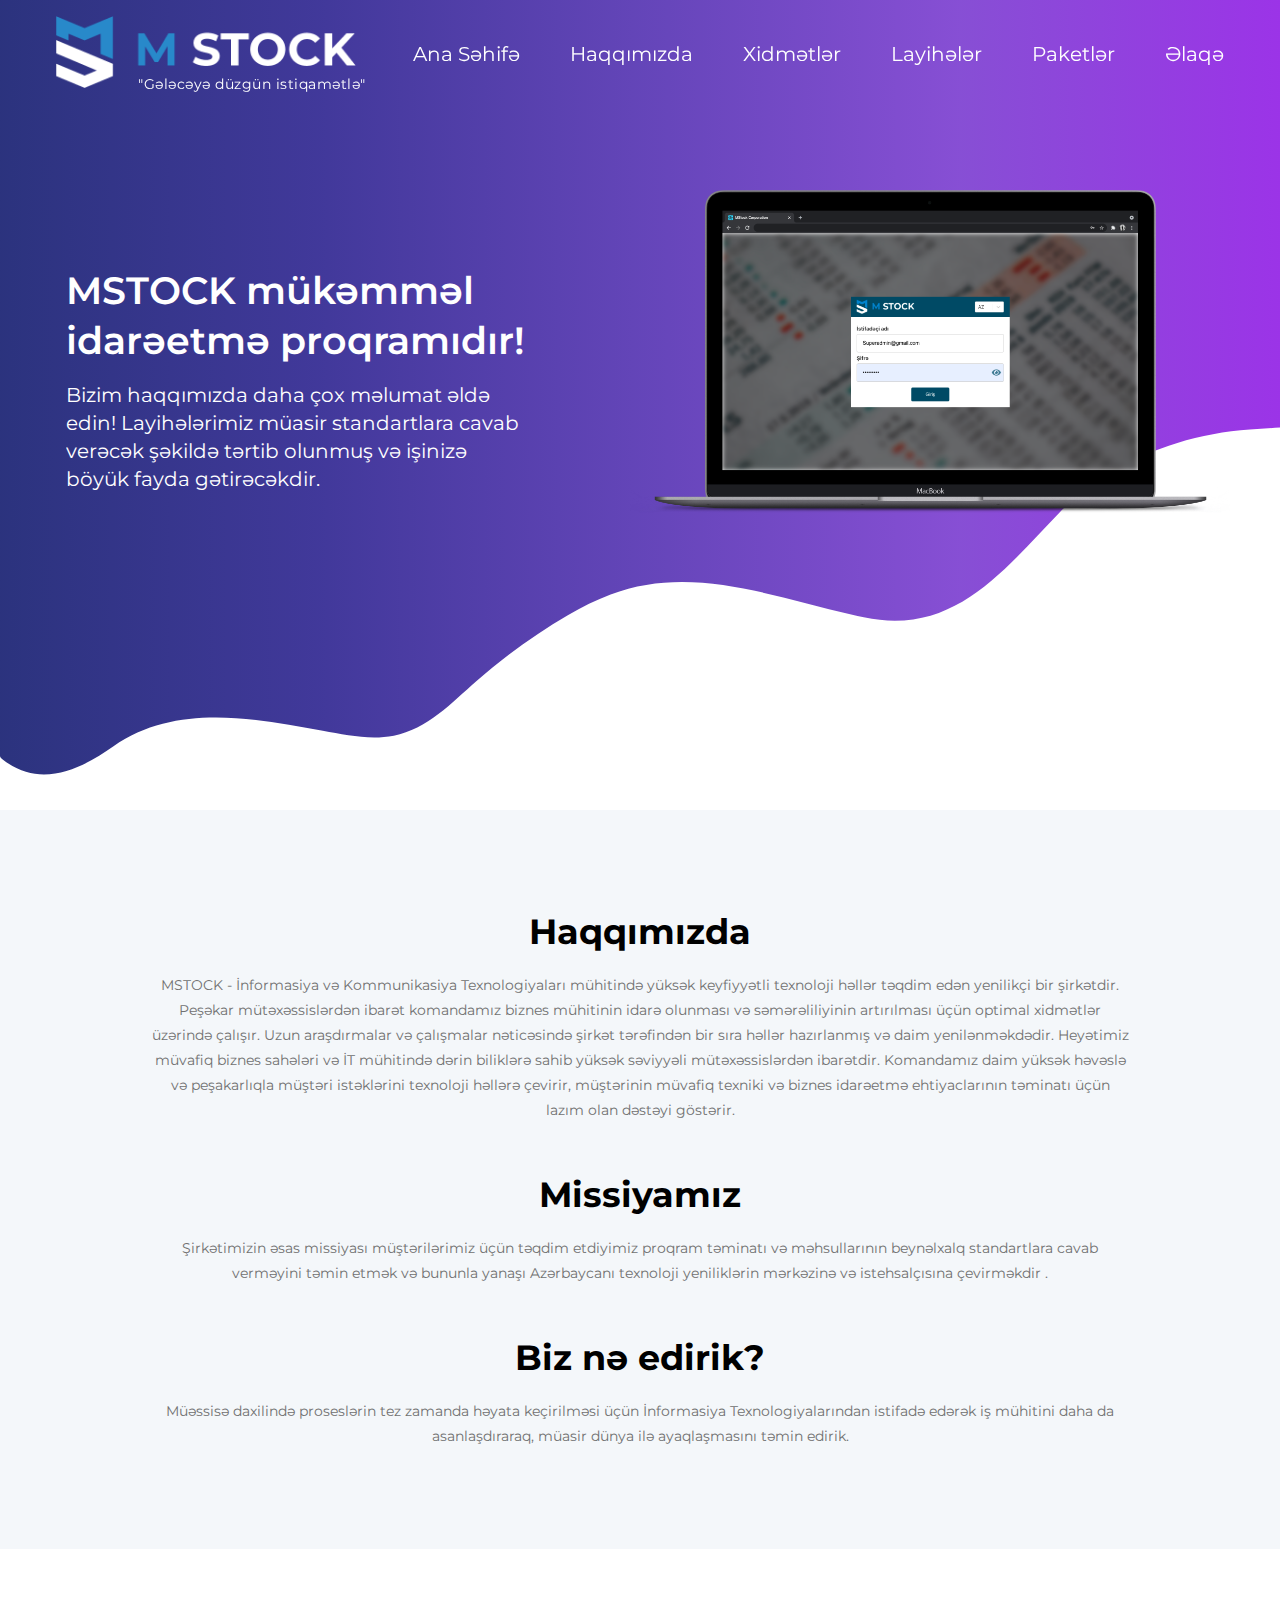
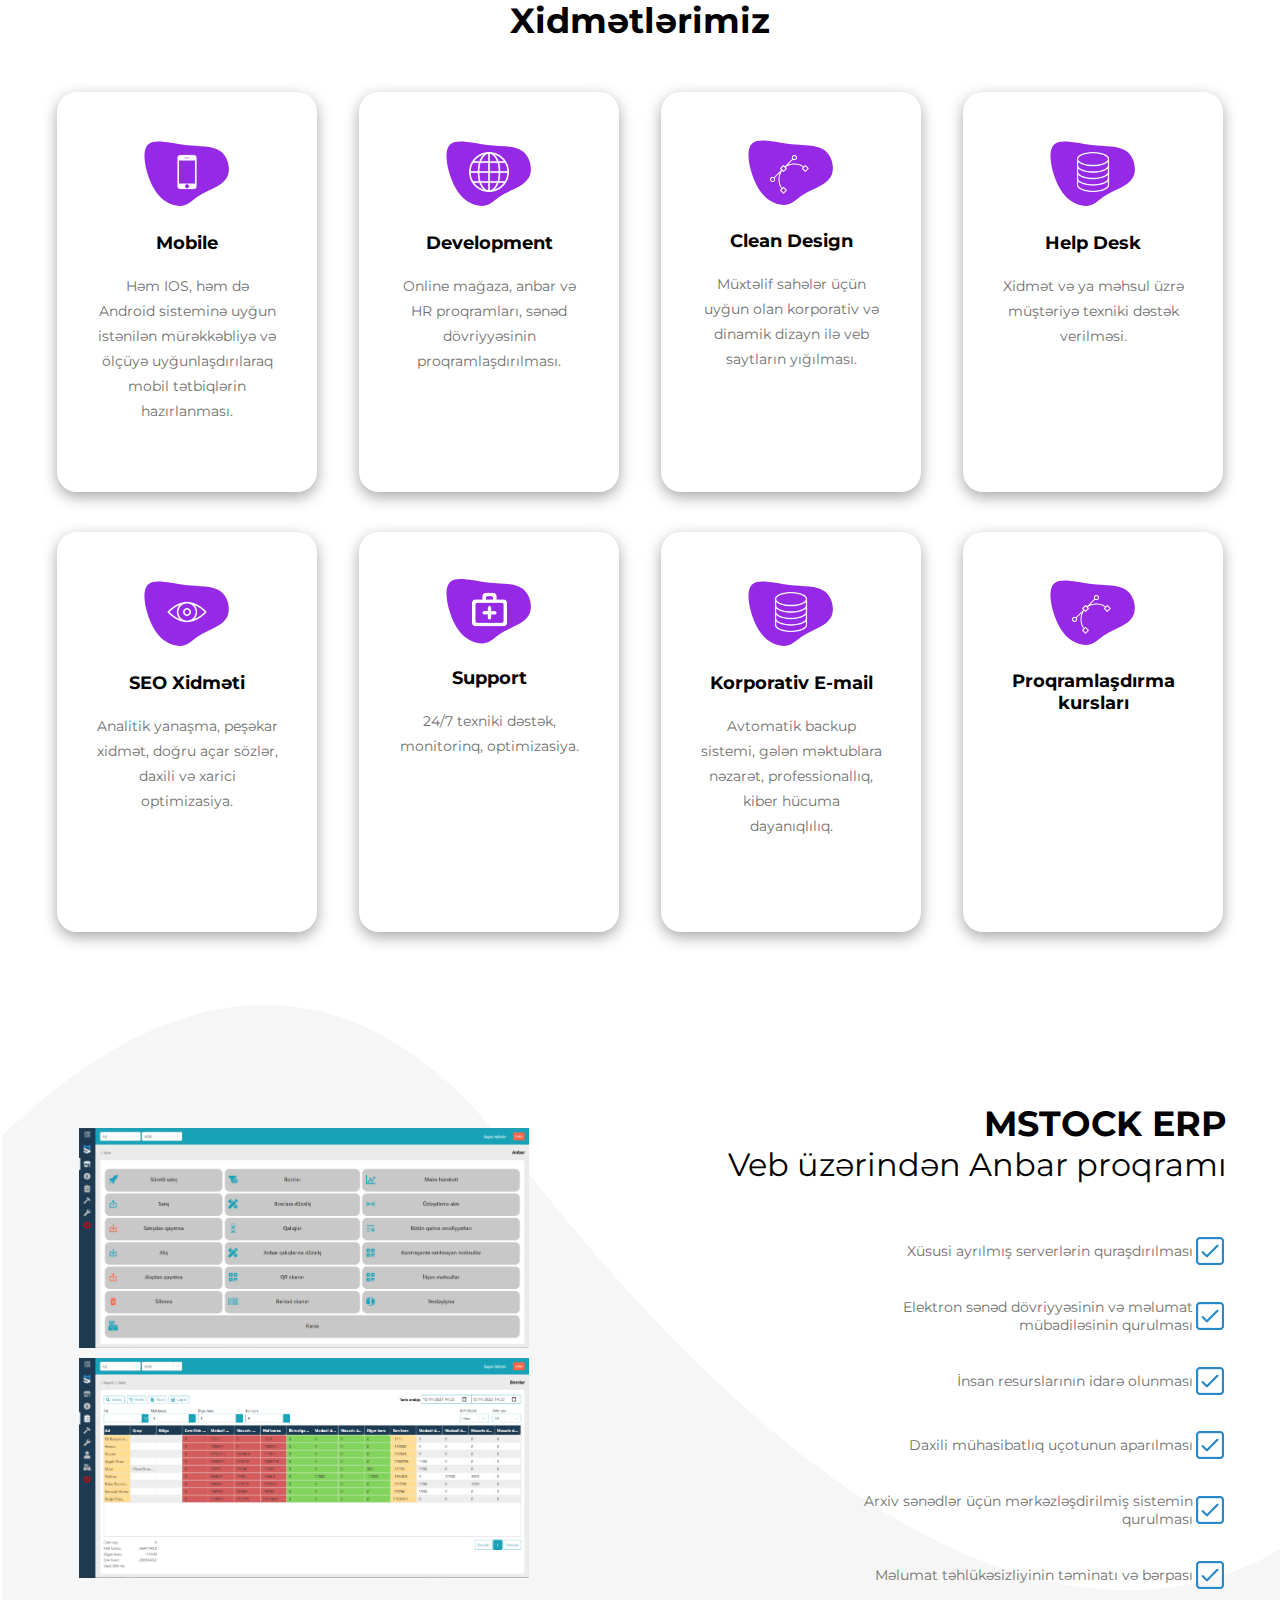
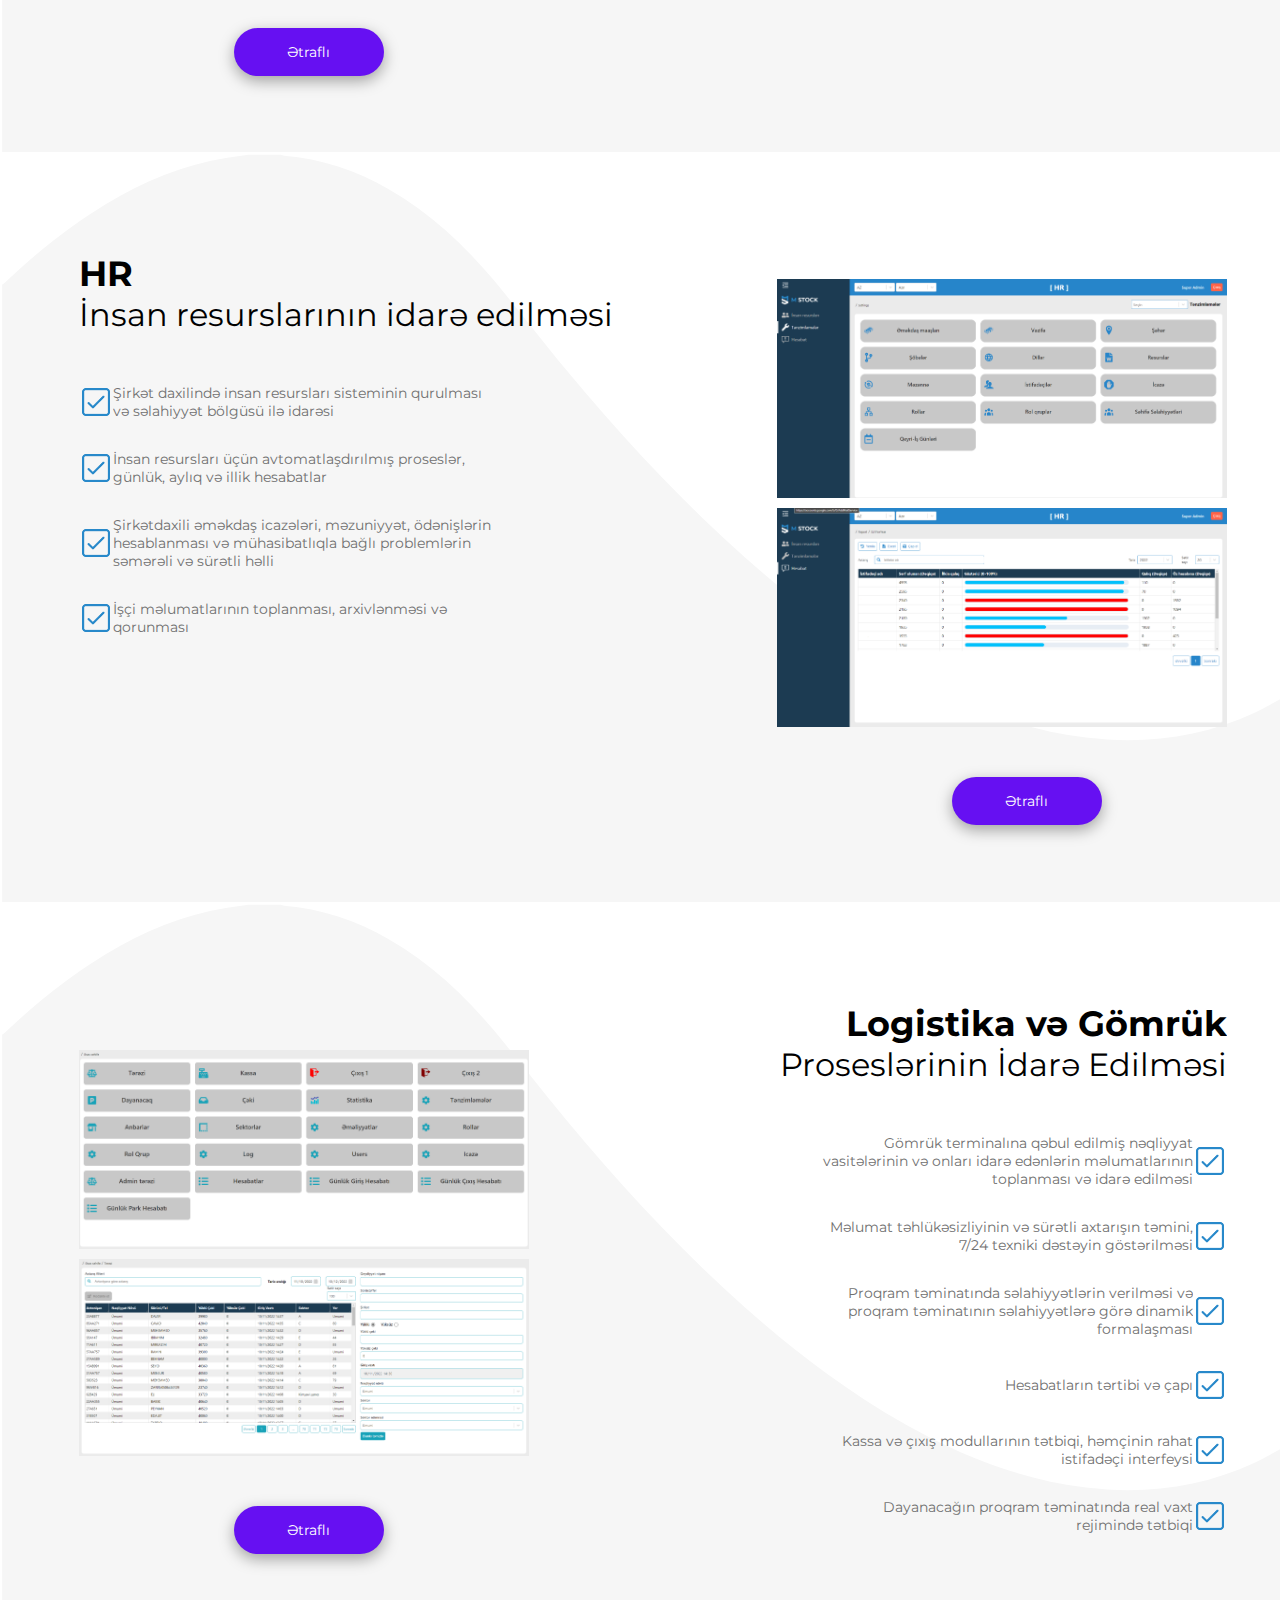
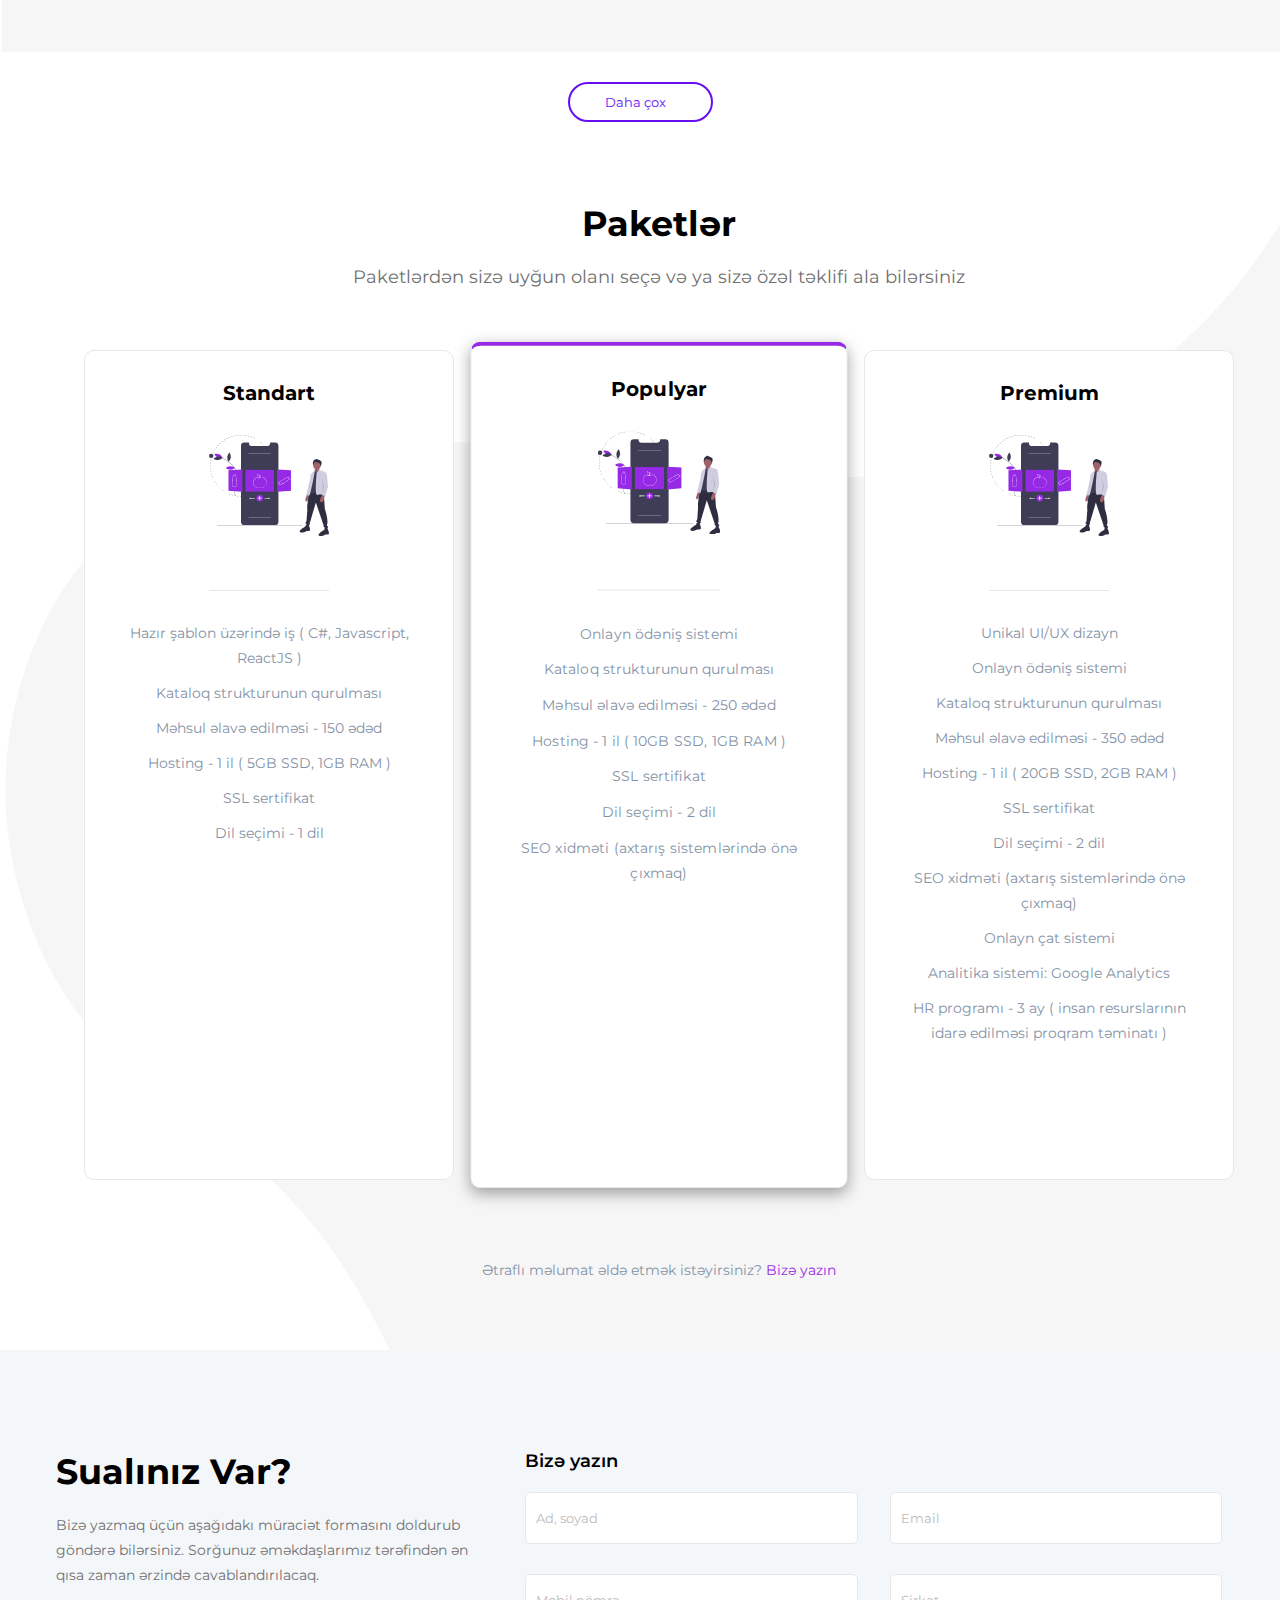
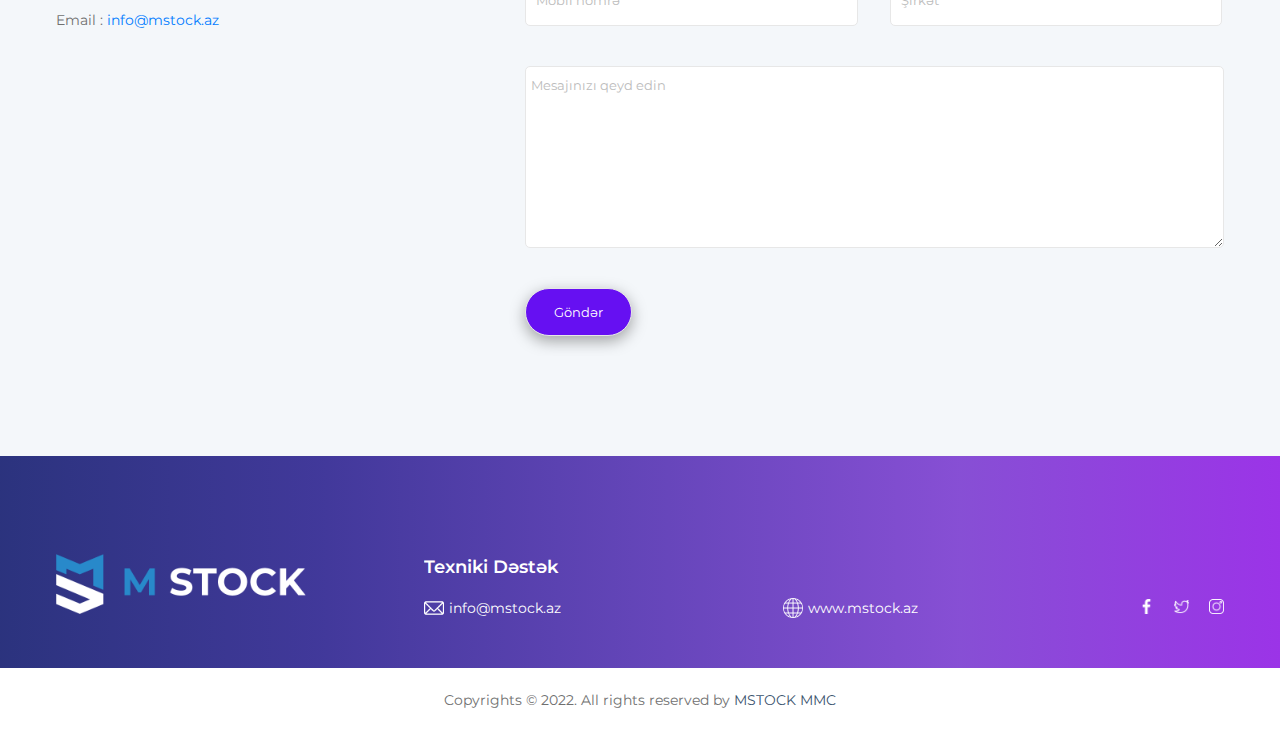
==== commit 6c224d2a: "fourth commit" ====
--- a/index.html
+++ b/index.html
@@ -25,7 +25,7 @@
     <header>
       <nav>
         <div class="logoElement">
-          <img src="./Images/logo-large2.png" alt="" />
+          <img src="./Images/logo-large2.png" alt="Mstock logo image" />
           <p>"Gələcəyə düzgün istiqamətlə"</p>
         </div>
         <div class="hamburgerBarContainer">
@@ -236,7 +236,9 @@
                 src="./Images/debts.png"
                 alt="dow image"
               />
-              <button>Ətraflı</button>
+              <a target="_blank" href="ERPPage.html#container">
+                <button>Ətraflı</button>
+              </a>
             </div>
             <div class="only-text">
               <div class="header-text-in-pages">
@@ -316,10 +318,12 @@
                 </li>
               </ul>
             </div>
-            <div class="only-images">
+            <div class="only-images only-images-right-side">
               <img class="left-images" src="./Images/hr2.png" alt="up image" />
               <img class="left-images" src="./Images/hr1.png" alt="dow image" />
-              <button>Ətraflı</button>
+              <a target="_blank" href="HRPage.html#container">
+                <button>Ətraflı</button>
+              </a>
             </div>
           </div>
         </div>
@@ -337,7 +341,9 @@
                 src="./Images/terminal3.png"
                 alt="dow image"
               />
-              <button>Ətraflı</button>
+              <a target="_blank" href="LogistikPage.html#container">
+                <button>Ətraflı</button>
+              </a>
             </div>
             <div class="only-text">
               <div class="header-text-in-pages">
@@ -437,13 +443,15 @@
                 </li>
               </ul>
             </div>
-            <div class="only-images">
+            <div class="only-images only-images-right-side">
               <img
                 class="left-images"
                 src="./Images/961minik.png"
                 alt="minik image"
               />
-              <button>Ətraflı</button>
+              <a target="_blank" href="Cars.html#container">
+                <button>Ətraflı</button>
+              </a>
             </div>
           </div>
         </div>
@@ -456,51 +464,36 @@
                 src="./Images/961AptekSayt.png"
                 alt="aptek image"
               />
-              <button>Ətraflı</button>
+              <a target="_blank" href="Aptek.html#container">
+                <button>Ətraflı</button>
+              </a>
             </div>
             <div class="only-text">
               <div class="header-text-in-pages">
-                <h2>Logistika və Gömrük</h2>
-                <p>Proseslərinin İdarə Edilməsi</p>
+                <h2>Online Aptek</h2>
               </div>
               <ul class="text-parts">
                 <li>
                   <p>
-                    Gömrük terminalına qəbul edilmiş nəqliyyat vasitələrinin və
-                    onları idarə edənlərin məlumatlarının toplanması və idarə
-                    edilməsi
-                  </p>
-                  <img src="./Images/check-box.png" alt="check-box" />
-                </li>
-                <li>
-                  <p>
-                    Məlumat təhlükəsizliyinin və sürətli axtarışın təmini, 7/24
-                    texniki dəstəyin göstərilməsi
-                  </p>
-                  <img src="./Images/check-box.png" alt="check-box" />
-                </li>
-                <li>
-                  <p>
-                    Proqram təminatında səlahiyyətlərin verilməsi və proqram
-                    təminatının səlahiyyətlərə görə dinamik formalaşması
-                  </p>
-                  <img src="./Images/check-box.png" alt="check-box" />
-                </li>
-                <li>
-                  <p>Hesabatların tərtibi və çapı</p>
-                  <img src="./Images/check-box.png" alt="check-box" />
-                </li>
-                <li>
-                  <p>
-                    Kassa və çıxış modullarının tətbiqi, həmçinin rahat
-                    istifadəçi interfeysi
-                  </p>
-                  <img src="./Images/check-box.png" alt="check-box" />
-                </li>
-                <li>
-                  <p>
-                    Dayanacağın proqram təminatında real vaxt rejimində tətbiqi
-                  </p>
+                    Evdən çıxmadan, istədiyiniz tibbi ləvazimatların rahat
+                    sifarişi
+                  </p>
+                  <img src="./Images/check-box.png" alt="check-box" />
+                </li>
+                <li>
+                  <p>Qısa zamanda olduğunuz ünvana çatdırılma</p>
+                  <img src="./Images/check-box.png" alt="check-box" />
+                </li>
+                <li>
+                  <p>Kart vasitəsilə rahat ödəniş sistemi</p>
+                  <img src="./Images/check-box.png" alt="check-box" />
+                </li>
+                <li>
+                  <p>Vaxt itkisinin aradan qaldırılması</p>
+                  <img src="./Images/check-box.png" alt="check-box" />
+                </li>
+                <li>
+                  <p>Hər kateqoriyaya uyğun dərmanların rahat axtarışı</p>
                   <img src="./Images/check-box.png" alt="check-box" />
                 </li>
               </ul>
@@ -646,6 +639,58 @@
           </form>
         </div>
       </div>
+      <!-- ----------------------footer------------------- -->
+      <footer>
+        <div class="footer-element">
+          <div class="footer-wrapper">
+            <div class="mstock-footer-logo">
+              <img src="./Images/logo-large2.png" alt="mstock logo" />
+            </div>
+            <div class="contact-informations">
+              <div class="mail-and-web-elements">
+                <ul class="mail-element">
+                  <li>
+                    <p>Texniki Dəstək</p>
+                  </li>
+                  <li>
+                    <img src="./Images/mail.png" alt="mail image" />
+                    <p>info@mstock.az</p>
+                  </li>
+                </ul>
+                <ul class="web-element-first">
+                  <li>
+                    <img src="./Images/globe.png" alt="mail image" />
+                    <p>www.mstock.az</p>
+                  </li>
+                </ul>
+              </div>
+              <ul class="web-element-second">
+                <li>
+                  <img src="./Images/globe.png" alt="mail image" />
+                  <p>www.mstock.az</p>
+                </li>
+              </ul>
+              <ul class="sosial-network">
+                <li>
+                  <img src="./Images/facebook.png" alt="facebook icon" />
+                </li>
+                <li>
+                  <img src="./Images/twitter.png" alt="twitter icon" />
+                </li>
+                <li>
+                  <img src="./Images/instagram.png" alt="instagram icon" />
+                </li>
+              </ul>
+            </div>
+          </div>
+        </div>
+        <div class="footer-text">
+          <p>
+            Copyrights © 2022. All rights reserved by
+            <a href="">MSTOCK MMC</a>
+          </p>
+        </div>
+      </footer>
     </main>
     <script src="./index.js"></script>
   </body>
--- a/index.css
+++ b/index.css
@@ -161,7 +161,7 @@
 .card {
   padding: 40px 0;
   width: 90%;
-  height: 360px;
+  height: 400px;
   margin: 20px auto;
   border-radius: 20px;
   box-shadow: rgba(0, 0, 0, 0.35) 0px 5px 15px;
@@ -198,7 +198,7 @@
   width: 35px;
 }
 .icons-and-image img {
-  width: 50px;
+  width: 40px;
   padding: 20px 0 40px 0;
 }
 .card h4 {
@@ -235,13 +235,19 @@
   flex-direction: column;
   align-items: center;
 }
+.only-images a {
+  width: 100%;
+  display: flex;
+  justify-content: center;
+  text-decoration: none;
+}
 .left-images {
   width: 90%;
 }
 .only-images img:first-child {
   margin-bottom: 10px;
 }
-.only-images button {
+.only-images a button {
   width: 150px;
   padding: 15px 25px;
   background-color: #6610f2;
@@ -256,7 +262,7 @@
     transform 0.3s ease;
   transition: box-shadow 0.3s ease, transform 0.3s ease;
 }
-.only-images button:hover {
+.only-images a button:hover {
   border: 2px solid #6610f2;
   background-color: white;
   color: black;
@@ -303,6 +309,7 @@
 }
 .text-parts li p {
   color: #707070;
+  font-size: 14px;
 }
 .more-button-element,
 .least-button-element {
@@ -486,7 +493,10 @@
   padding-bottom: 20px;
 }
 form {
-  padding: 0 16px;
+  padding: 0 16px 20px 16px;
+}
+form input::placeholder {
+  color: #bcbcbc;
 }
 form input {
   display: block;
@@ -507,6 +517,9 @@
   border-radius: 5px;
   border: 1px solid #e7e7e7;
   padding: 10px 5px;
+}
+form textarea::placeholder {
+  color: #bcbcbc;
 }
 .send-button {
   margin-top: 30px;
@@ -516,11 +529,100 @@
   padding: 15px 28px;
   border-radius: 30px;
   cursor: pointer;
+  box-shadow: rgba(0, 0, 0, 0.35) 0px 5px 15px;
+  transition: transform 0.3s ease;
 }
 .send-button:hover {
   background-color: white;
   color: black;
   border: 2px solid #6610f2;
+  transform: scale(1.05);
+}
+/* -------------------footer------------------------- */
+footer {
+  width: 100%;
+}
+.footer-element {
+  background-image: linear-gradient(
+    to right,
+    rgba(32, 40, 119, 0.95),
+    rgba(55, 46, 149, 0.95),
+    rgba(83, 49, 177, 0.9),
+    rgba(114, 48, 205, 0.85),
+    rgba(150, 41, 230, 0.95)
+  );
+}
+.footer-wrapper {
+  padding: 50px 16px;
+  width: 100%;
+  margin: auto;
+}
+.mstock-footer-logo img {
+  width: 280px;
+}
+.contact-informations {
+  padding-top: 50px;
+  color: white;
+  gap: 10px;
+}
+.mail-and-web-elements {
+  display: flex;
+  justify-content: space-between;
+  align-items: end;
+}
+.mail-element li:first-child {
+  padding-bottom: 20px;
+}
+.mail-element li:first-child p {
+  font-size: 18px;
+  font-weight: 600;
+}
+.mail-element li:last-child {
+  display: flex;
+  align-items: center;
+  gap: 5px;
+}
+.mail-element li:last-child img {
+  width: 20px;
+}
+.mail-element li:last-child p {
+  font-size: 14px;
+}
+.web-element-first li {
+  display: flex;
+  align-items: center;
+  gap: 5px;
+}
+.web-element-first li img {
+  width: 20px;
+}
+.web-element-first li p {
+  font-size: 14px;
+}
+.web-element-second {
+  display: none;
+}
+.sosial-network {
+  display: flex;
+  gap: 20px;
+  padding-top: 20px;
+}
+.sosial-network li img {
+  width: 15px;
+}
+.footer-text {
+  padding: 20px 16px;
+}
+.footer-text p {
+  color: #707070;
+  font-size: 14px;
+  text-align: center;
+  line-height: 25px;
+}
+.footer-text p a {
+  color: #3b546e;
+  text-decoration: none;
+  cursor: pointer;
 }
 /* ----------------------------------------------- */
 @media screen and (min-width: 471px) {
@@ -532,6 +634,32 @@
     left: 70px;
     font-size: 16px;
   }
+  /* ------------------footer----------------- */
+  .contact-informations {
+    display: flex;
+    justify-content: space-between;
+    align-items: end;
+  }
+  .web-element-first {
+    display: none;
+  }
+  .web-element-second {
+    display: block;
+  }
+  .web-element-second li {
+    display: flex;
+    align-items: center;
+    gap: 5px;
+  }
+  .web-element-second li img {
+    width: 20px;
+  }
+  .web-element-second li p {
+    font-size: 14px;
+  }
+  .sosial-network {
+    padding-top: 0;
+  }
 }
 @media screen and (min-width: 570px) {
   .computer-image img {
@@ -579,6 +707,40 @@
   }
   .default-normal-card,
   .default-hover-card {
+    width: 570px;
+  }
+  .contact-texts {
+    width: 570px;
+  }
+  .inputs-container {
+    width: 570px;
+  }
+  .contact-texts h2 {
+    font-size: 35px;
+  }
+  form {
+    display: flex;
+    flex-wrap: wrap;
+  }
+  form input {
+    width: 47%;
+    margin-bottom: 0;
+  }
+  form input:first-child {
+    margin-bottom: 0;
+    margin-right: 32px;
+  }
+  form input:nth-child(3) {
+    margin: 30px 0;
+    margin-right: 32px;
+  }
+  form input:nth-child(4) {
+    margin: 30px 0;
+  }
+  form textarea {
+    margin: 10px 0;
+  }
+  .footer-wrapper {
     width: 570px;
   }
 }
@@ -615,7 +777,7 @@
   }
   .card {
     width: 220px;
-    height: 400px;
+    height: 450px;
   }
   .services-cards {
     width: 768px;
@@ -633,7 +795,29 @@
   .only-size {
     width: 768px;
     display: flex;
+    justify-content: space-between;
     align-items: center;
+  }
+  .only-images-left-side a {
+    width: 460px;
+  }
+  .only-images-right-side a {
+    width: 400px;
+  }
+  .only-images-left-side {
+    width: 500px;
+    padding-left: 16px;
+    display: flex;
+    flex-direction: column;
+    align-items: start;
+  }
+  .only-images-right-side {
+    width: 500px;
+    align-items: end;
+    padding-right: 16px;
+  }
+  .text-parts li p {
+    width: 380px;
   }
   .left-images {
     width: 300px;
@@ -655,6 +839,23 @@
   }
   .only-text-packets p {
     width: 480px;
+  }
+  .contact-us-container {
+    flex-direction: unset;
+    justify-content: center;
+    align-items: start;
+  }
+  form input {
+    width: 46%;
+  }
+  .contact-texts {
+    width: 300px;
+  }
+  .inputs-container {
+    width: 468px;
+  }
+  .footer-wrapper {
+    width: 768px;
   }
 }
 @media screen and (min-width: 992px) {
@@ -704,7 +905,7 @@
   }
   .card {
     width: 220px;
-    height: 400px;
+    height: 450px;
   }
   .services-cards {
     width: 992px;
@@ -715,9 +916,6 @@
   /* .only-images {
     margin-left: -70px;
   } */
-  .only-size {
-    gap: 100px;
-  }
   .only-text {
     padding-right: 16px;
     height: 650px;
@@ -752,6 +950,30 @@
     width: 300px;
     height: 850px;
   }
+  .contact-us-container {
+    padding: 100px 16px;
+  }
+  form input {
+    width: 47.2%;
+  }
+  .contact-texts {
+    width: 388px;
+  }
+  .inputs-container {
+    width: 604px;
+  }
+  .footer-wrapper {
+    width: 992px;
+    display: flex;
+    justify-content: space-between;
+    align-items: end;
+  }
+  .mstock-footer-logo img {
+    width: 220px;
+  }
+  .contact-informations {
+    width: 600px;
+  }
 }
 @media screen and (min-width: 1200px) {
   header nav {
@@ -775,7 +997,7 @@
   }
   .card {
     width: 260px;
-    height: 370px;
+    height: 400px;
   }
   .services-cards {
     width: 1240px;
@@ -788,13 +1010,9 @@
   }
   .only-size {
     width: 1180px;
-    gap: 300px;
   }
   .only-text {
     padding-right: 16px;
-  }
-  .only-images-left-side {
-    padding-left: 16px;
   }
   .only-background-shape {
     width: 103%;
@@ -804,4 +1022,22 @@
     width: 370px;
     height: 830px;
   }
-}
+  form input {
+    width: 47.6%;
+  }
+  .contact-texts {
+    width: 469px;
+  }
+  .inputs-container {
+    width: 731px;
+  }
+  .footer-wrapper {
+    width: 1200px;
+  }
+  .mstock-footer-logo img {
+    width: 250px;
+  }
+  .contact-informations {
+    width: 800px;
+  }
+}
